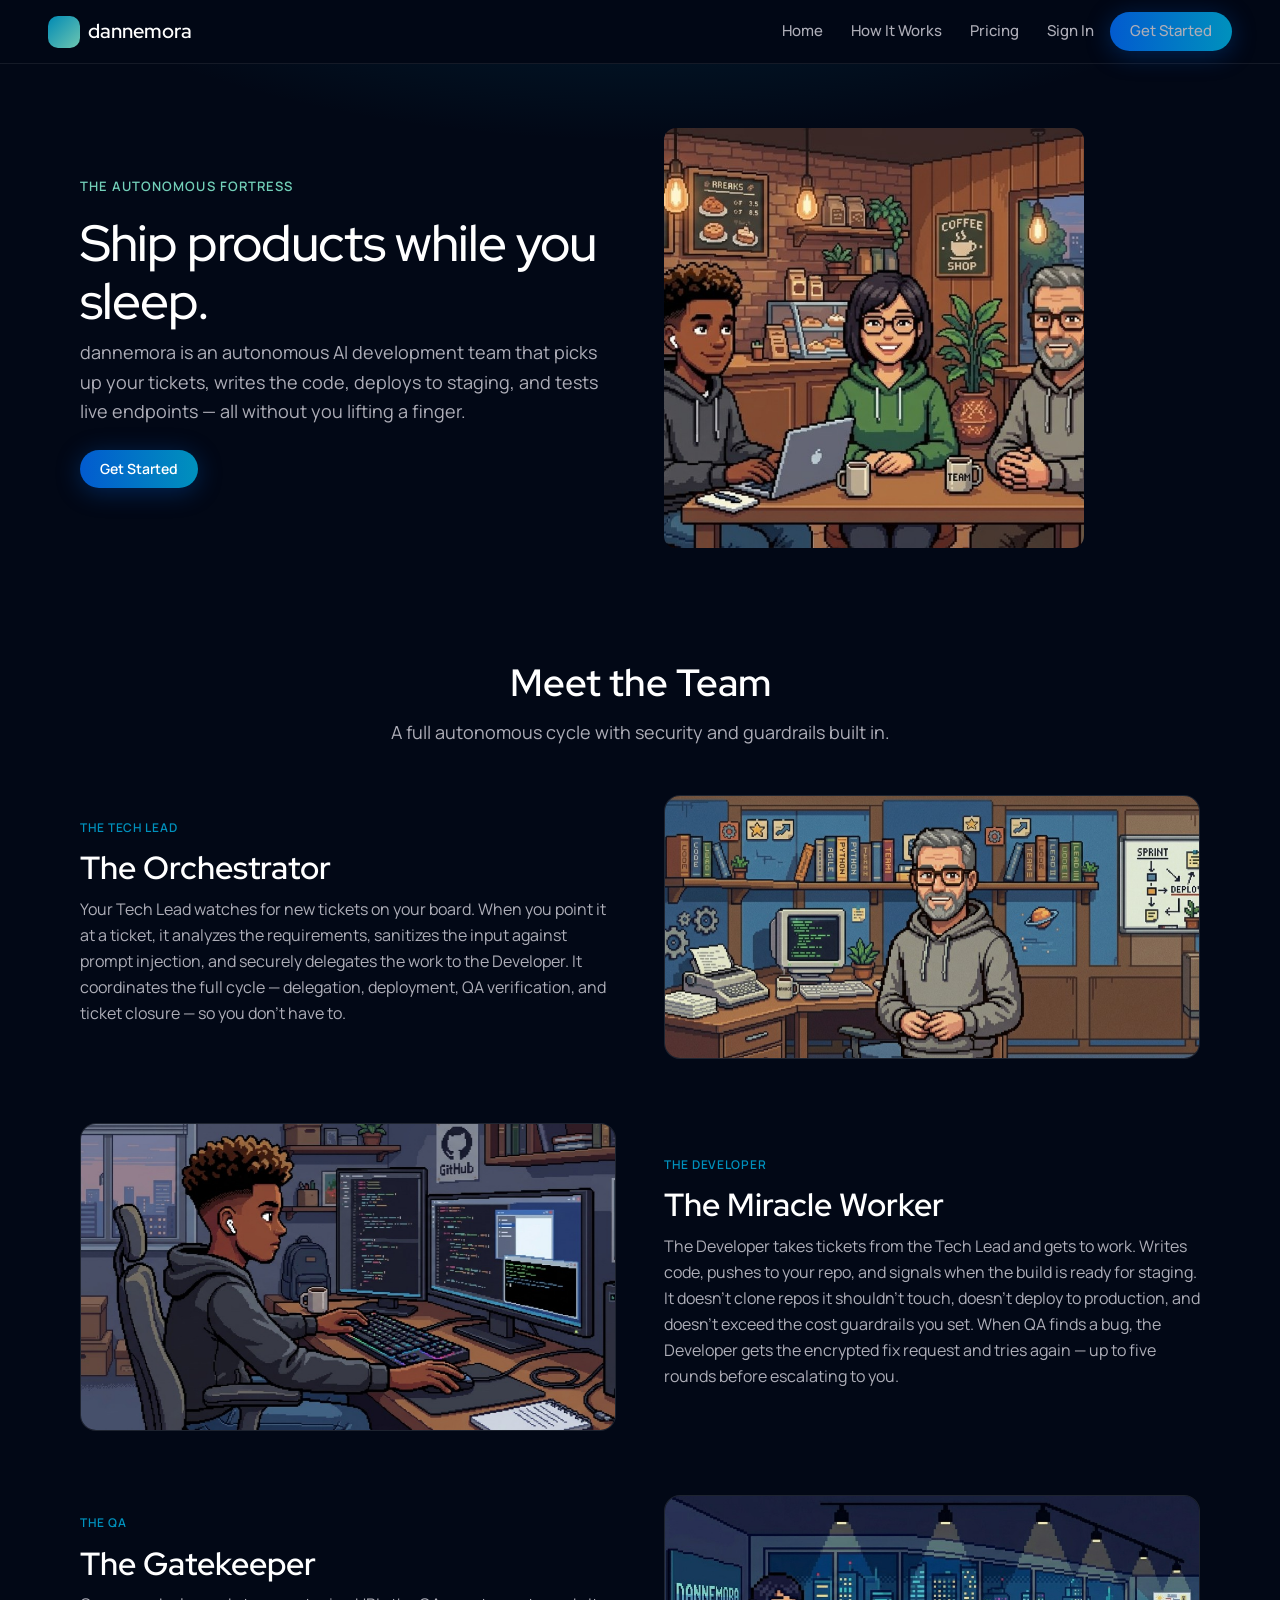
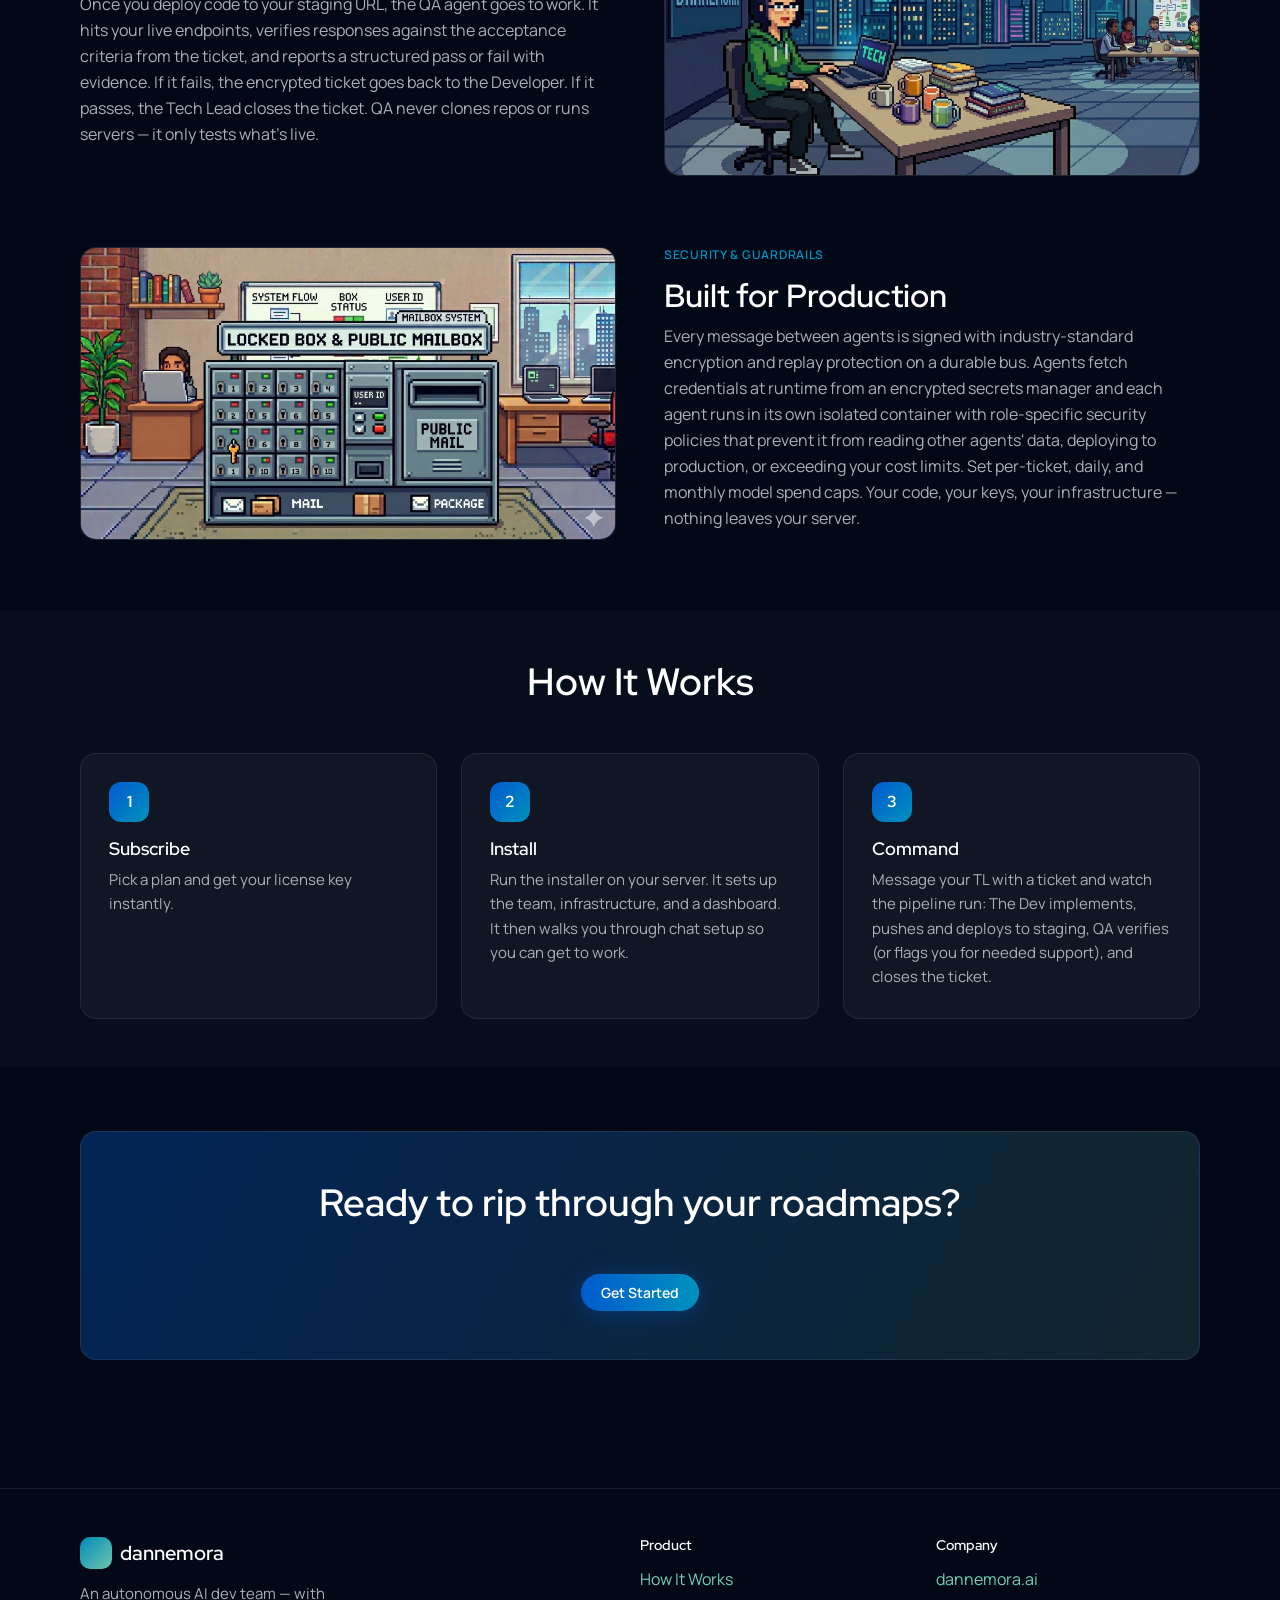
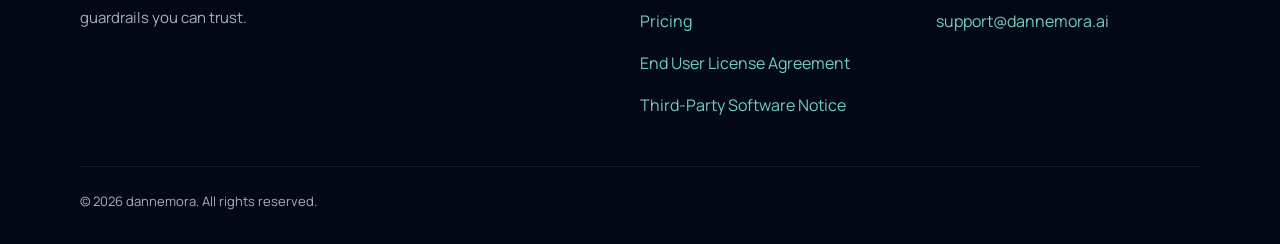
==== index.html @ af39119c "initial commit: dannemora.ai marketing site" ====
<!DOCTYPE html>
<html lang="en">
  <head>
    <meta charset="utf-8" />
    <meta name="viewport" content="width=device-width, initial-scale=1" />
    <title>dannemora — Ship features while you sleep</title>
    <meta
      name="description"
      content="dannemora is an autonomous AI development team that picks up your Linear tickets, writes code, deploys to staging, and tests live endpoints."
    />
    <link rel="preconnect" href="https://fonts.googleapis.com" />
    <link rel="preconnect" href="https://fonts.gstatic.com" crossorigin />
    <link
      href="https://fonts.googleapis.com/css2?family=Manrope:wght@400;500;600;700&family=Red+Hat+Display:wght@500;600;700&display=swap"
      rel="stylesheet"
    />
    <link rel="stylesheet" href="css/styles.css" />
  </head>
  <body>
    <header class="site-header">
      <div class="site-header__inner">
        <a class="logo" href="index.html">
          <span class="logo__mark" aria-hidden="true"></span>
          dannemora
        </a>
        <button type="button" class="nav-toggle" aria-label="Open menu">☰</button>
        <nav class="nav" id="site-nav">
          <a href="index.html">Home</a>
          <a href="index.html#how-it-works">How It Works</a>
          <a href="pricing.html">Pricing</a>
          <div class="nav__actions">
            <a href="account.html">Sign In</a>
            <a class="btn btn--primary get-started-cta" href="pricing.html">Get Started</a>
          </div>
        </nav>
      </div>
    </header>

    <main>
      <section class="hero">
        <div class="container hero__grid">
          <div>
            <p class="eyebrow">The Autonomous Fortress</p>
            <h1>Ship products while you sleep.</h1>
            <p class="body-large" style="font-size: 1.125rem; max-width: 36rem">
              dannemora is an autonomous AI development team that picks up your tickets, writes the code,
              deploys to staging, and tests live endpoints — all without you lifting a finger.
            </p>
            <p style="margin-top: 1.5rem">
              <a class="btn btn--primary get-started-cta" href="pricing.html">Get Started</a>
            </p>
          </div>
          <div class="hero__visual" aria-hidden="true">
            <div class="hero__visual-inner hero__visual-inner--image">
              <img src="assets/images/autonomous-agent-mesh.png" alt="Autonomous agent mesh — Tech Lead · Developer · QA" />
            </div>
          </div>
        </div>
      </section>

      <section class="section" id="agents">
        <div class="container">
          <div class="section__head">
            <h2>Meet the Team</h2>
            <p>A full autonomous cycle with security and guardrails built in.</p>
          </div>

          <div class="feature-row">
            <div class="feature-row__content">
              <span class="feature-badge">The Tech Lead</span>
              <h3>The Orchestrator</h3>
              <p>
                Your Tech Lead watches for new tickets on your board. When you point it at a ticket, it analyzes the
                requirements, sanitizes the input against prompt injection, and securely delegates the work to the
                Developer. It coordinates the full cycle — delegation, deployment, QA verification, and ticket closure
                — so you don't have to.
              </p>
            </div>
            <div class="feature-row__visual feature-row__visual--image">
              <img class="role-image-reveal from-right" src="assets/images/the-tech-lead.png" alt="The Tech Lead" />
            </div>
          </div>

          <div class="feature-row feature-row--reverse">
            <div class="feature-row__content">
              <span class="feature-badge">The Developer</span>
              <h3>The Miracle Worker</h3>
              <p>
                The Developer takes tickets from the Tech Lead and gets to work. Writes code, pushes to your repo, and
                signals when the build is ready for staging. It doesn't clone repos it shouldn't touch, doesn't deploy
                to production, and doesn't exceed the cost guardrails you set. When QA finds a bug, the Developer gets
                the encrypted fix request and tries again — up to five rounds before escalating to you.
              </p>
            </div>
            <div class="feature-row__visual feature-row__visual--image">
              <img class="role-image-reveal from-left" src="assets/images/the-developer.png" alt="The Developer" />
            </div>
          </div>

          <div class="feature-row">
            <div class="feature-row__content">
              <span class="feature-badge">The QA</span>
              <h3>The Gatekeeper</h3>
              <p>
                Once you deploy code to your staging URL, the QA agent goes to work. It hits your live endpoints,
                verifies responses against the acceptance criteria from the ticket, and reports a structured pass or
                fail with evidence. If it fails, the encrypted ticket goes back to the Developer. If it passes, the
                Tech Lead closes the ticket. QA never clones repos or runs servers — it only tests what's live.
              </p>
            </div>
            <div class="feature-row__visual feature-row__visual--image">
              <img class="role-image-reveal from-right" src="assets/images/the-qa.png" alt="The QA" />
            </div>
          </div>

          <div class="feature-row feature-row--reverse">
            <div class="feature-row__content">
              <span class="feature-badge">Security &amp; Guardrails</span>
              <h3>Built for Production</h3>
              <p>
                Every message between agents is signed with industry-standard encryption and replay protection on a
                durable bus. Agents fetch credentials at runtime from an encrypted secrets manager and each agent runs
                in its own isolated container with role-specific security policies that prevent it from reading other
                agents' data, deploying to production, or exceeding your cost limits. Set per-ticket, daily, and
                monthly model spend caps. Your code, your keys, your infrastructure — nothing leaves your server.
              </p>
            </div>
            <div class="feature-row__visual feature-row__visual--image">
              <img class="role-image-reveal from-left" src="assets/images/security-mailbox.png" alt="Locked box and public mailbox system" />
            </div>
          </div>
        </div>
      </section>

      <section class="section section--tight" id="how-it-works" style="background: rgba(255, 255, 255, 0.02)">
        <div class="container">
          <div class="section__head">
            <h2>How It Works</h2>
          </div>
          <div class="steps">
            <article class="step-card">
              <div class="step-card__num">1</div>
              <h3>Subscribe</h3>
              <p>Pick a plan and get your license key instantly.</p>
            </article>
            <article class="step-card">
              <div class="step-card__num">2</div>
              <h3>Install</h3>
              <p>
                Run the installer on your server. It sets up the team, infrastructure, and a dashboard. It then
                walks you through chat setup so you can get to work.
              </p>
            </article>
            <article class="step-card">
              <div class="step-card__num">3</div>
              <h3>Command</h3>
              <p>
                Message your TL with a ticket and watch the pipeline run: The Dev implements, pushes and deploys to
                staging, QA verifies (or flags you for needed support), and closes the ticket.
              </p>
            </article>
          </div>
        </div>
      </section>

      <section class="section">
        <div class="container">
          <div class="cta-banner">
            <h2>Ready to rip through your roadmaps?</h2>
            <a class="btn btn--primary get-started-cta" href="pricing.html" style="margin-top: 2.25rem;">Get Started</a>
          </div>
        </div>
      </section>
    </main>

    <footer class="site-footer">
      <div class="container site-footer__grid">
        <div>
          <div class="logo">
            <span class="logo__mark" aria-hidden="true"></span>
            dannemora
          </div>
          <p style="max-width: 280px; font-size: 0.9375rem">
            An autonomous AI dev team — with guardrails you can trust.
          </p>
        </div>
        <div>
          <h4 style="font-size: 0.875rem; margin-bottom: 0.75rem">Product</h4>
          <p><a href="index.html#how-it-works">How It Works</a></p>
          <p><a href="pricing.html">Pricing</a></p>
          <p><a href="assets/legal/eula.pdf" target="_blank" rel="noopener">End User License Agreement</a></p>
          <p><a href="assets/legal/notices.pdf" target="_blank" rel="noopener">Third-Party Software Notice</a></p>
        </div>
        <div>
          <h4 style="font-size: 0.875rem; margin-bottom: 0.75rem">Company</h4>
          <p><a href="https://dannemora.ai" rel="noopener">dannemora.ai</a></p>
          <p><a href="mailto:support@dannemora.ai">support@dannemora.ai</a></p>
        </div>
      </div>
      <div class="container footer-meta">© 2026 dannemora. All rights reserved.</div>
    </footer>

    <script src="js/main.js" defer></script>
  </body>
</html>
---- css/styles.css ----
/* dannemora — aligned with ClayAI / FREE-ClayAI Figma template tokens */
:root {
  --bg: #020816;
  --bg-elevated: #0a1224;
  --bg-card: rgba(255, 255, 255, 0.04);
  --border: rgba(255, 255, 255, 0.08);
  --text: #ffffff;
  --text-muted: #aeaeb8;
  --accent-lime: #73d0b9;
  --accent-blue: #025bcf;
  --accent-blue-light: #0091bd;
  --black: #0e100f;
  --radius: 16px;
  --radius-sm: 12px;
  --font-display: "Red Hat Display", system-ui, sans-serif;
  --font-body: "Manrope", system-ui, sans-serif;
  --max: 1120px;
  --header-h: 64px;
  --reveal-distance: 20px;
  --reveal-duration: 0.65s;
  --reveal-ease: cubic-bezier(0.22, 1, 0.36, 1);
  --reveal-stagger-start: 1s;
  --reveal-stagger-step: 0.2s;
  --hero-load-base: 0.05s;
  --hero-load-stagger-step: 0.12s;
  --cta-bounce-duration: 0.45s;
  --cta-bounce-ease: cubic-bezier(0.22, 1, 0.36, 1);
  --image-reveal-distance-x: 60px;
  --image-reveal-duration: 0.7s;
  --image-reveal-ease: cubic-bezier(0.16, 1, 0.3, 1);
  --pricing-card-glow-duration: 3.6s;
  --pricing-card-glow-delay: 0s;
  --pricing-card-glow-blur: 26px;
  --pricing-card-glow-color: 115, 208, 185;
  --pricing-price-glow-duration: 2.4s;
  --pricing-price-glow-delay: 1.2s;
  --pricing-price-glow-blur: 10px;
}

*,
*::before,
*::after {
  box-sizing: border-box;
}

html {
  scroll-behavior: smooth;
}

body {
  margin: 0;
  font-family: var(--font-body);
  font-size: 16px;
  line-height: 1.625;
  font-weight: 400;
  color: var(--text-muted);
  background: var(--bg);
  min-height: 100vh;
  overflow-x: hidden;
}

h1,
h2,
h3,
h4,
h5,
h6 {
  font-family: var(--font-display);
  color: var(--text);
  font-weight: 600;
  line-height: 1.2;
  margin: 0 0 0.5rem;
}

h1 {
  font-size: clamp(2.25rem, 4vw, 3.5rem);
  font-weight: 500;
  line-height: 1.14;
  letter-spacing: -0.02em;
}

h2 {
  font-size: clamp(1.75rem, 3vw, 2.5rem);
}

h3 {
  font-size: clamp(1.35rem, 2.5vw, 2rem);
}

h4 {
  font-size: 1.5rem;
}

p {
  margin: 0 0 1rem;
}

a {
  color: var(--accent-lime);
  text-decoration: none;
  transition: opacity 0.15s ease;
}

a:hover {
  opacity: 0.85;
}

img {
  max-width: 100%;
  height: auto;
  display: block;
}

.container {
  width: min(100% - 3rem, var(--max));
  margin-inline: auto;
}

/* Header */
.site-header {
  position: sticky;
  top: 0;
  z-index: 100;
  height: var(--header-h);
  background: rgba(2, 8, 22, 0.85);
  backdrop-filter: blur(12px);
  border-bottom: 1px solid var(--border);
}

.site-header__inner {
  display: flex;
  align-items: center;
  justify-content: space-between;
  height: 100%;
  max-width: min(100% - 2.5rem, calc(var(--max) + 80px));
  margin: 0 auto;
  padding: 0 0.5rem;
}

.logo {
  font-family: var(--font-display);
  font-weight: 600;
  font-size: 1.25rem;
  color: var(--text);
  display: flex;
  align-items: center;
  gap: 0.5rem;
}

.logo__mark {
  width: 32px;
  height: 32px;
  border-radius: 10px;
  background: linear-gradient(135deg, var(--accent-blue-light), var(--accent-lime));
  opacity: 0.95;
}

.nav {
  display: flex;
  align-items: center;
  gap: 1.75rem;
}

.nav a {
  color: var(--text-muted);
  font-size: 0.9375rem;
  font-weight: 500;
}

.nav a:hover {
  color: var(--text);
  opacity: 1;
}

.nav__actions {
  display: flex;
  align-items: center;
  gap: 1rem;
}

/* Buttons */
.btn {
  display: inline-flex;
  align-items: center;
  justify-content: center;
  gap: 0.5rem;
  padding: 0.625rem 1.25rem;
  font-family: var(--font-body);
  font-size: 0.875rem;
  font-weight: 600;
  line-height: 1.25;
  border: none;
  border-radius: 999px;
  cursor: pointer;
  transition: transform 0.15s ease, box-shadow 0.15s ease, opacity 0.15s ease;
  text-decoration: none;
  color: var(--text);
}

.btn:active {
  transform: scale(0.98);
}

.btn--primary {
  background: linear-gradient(90deg, var(--accent-blue), var(--accent-blue-light));
  box-shadow: 0 4px 24px rgba(2, 91, 207, 0.35);
}

.btn--primary:hover {
  opacity: 1;
  box-shadow: 0 6px 28px rgba(2, 91, 207, 0.45);
}

@keyframes cta-bounce-y {
  0% {
    transform: translateY(0);
  }
  35% {
    transform: translateY(-2px);
  }
  62% {
    transform: translateY(0.5px);
  }
  100% {
    transform: translateY(0);
  }
}

@keyframes pricing-card-glow-pulse {
  0%,
  100% {
    box-shadow: 0 0 0 1px rgba(var(--pricing-card-glow-color), 0.15),
      0 0 var(--pricing-card-glow-blur) rgba(var(--pricing-card-glow-color), 0.04);
  }
  50% {
    box-shadow: 0 0 0 1px rgba(var(--pricing-card-glow-color), 0.24),
      0 0 var(--pricing-card-glow-blur) rgba(var(--pricing-card-glow-color), 0.2);
  }
}

@keyframes pricing-price-glow-pulse {
  0%,
  100% {
    text-shadow: 0 0 0 rgba(255, 255, 255, 0);
  }
  50% {
    text-shadow: 0 0 var(--pricing-price-glow-blur) rgba(255, 255, 255, 0.72);
  }
}

@keyframes role-image-slide-reveal {
  from {
    opacity: 0;
    transform: translateX(var(--image-offset-x, 0));
  }
  to {
    opacity: 1;
    transform: translateX(0);
  }
}

.get-started-cta:hover {
  animation: cta-bounce-y var(--cta-bounce-duration) var(--cta-bounce-ease);
}

.btn--lime {
  background: linear-gradient(90deg, #5ec4aa, var(--accent-lime));
  color: var(--black);
}

.btn--ghost {
  background: transparent;
  border: 1px solid var(--border);
  color: var(--text);
}

.btn--ghost:hover {
  border-color: rgba(255, 255, 255, 0.2);
  opacity: 1;
}

.btn--block {
  width: 100%;
}

/* Hero */
.hero {
  padding: 4rem 0 3rem;
  position: relative;
  overflow: hidden;
}

.hero::before {
  content: "";
  position: absolute;
  inset: -40% -20% auto;
  height: 70%;
  background: radial-gradient(ellipse at 50% 0%, rgba(0, 145, 189, 0.25), transparent 55%);
  pointer-events: none;
}

.hero__grid {
  display: grid;
  grid-template-columns: 1fr 1fr;
  gap: 3rem;
  align-items: center;
  position: relative;
}

@media (max-width: 900px) {
  .hero__grid {
    grid-template-columns: 1fr;
  }
}

.eyebrow {
  display: inline-block;
  font-size: 0.8125rem;
  font-weight: 600;
  letter-spacing: 0.08em;
  text-transform: uppercase;
  color: var(--accent-lime);
  margin-bottom: 1rem;
}

.hero__visual {
  border-radius: var(--radius);
  background: transparent;
  border: none;
  aspect-ratio: 1 / 1;
  max-height: 420px;
  display: flex;
  align-items: center;
  justify-content: center;
  padding: 0;
}

.hero__visual-inner {
  width: 100%;
  height: 100%;
  border-radius: var(--radius-sm);
  background: transparent;
  border: none;
  display: flex;
  flex-direction: column;
  align-items: center;
  justify-content: center;
  gap: 1rem;
  font-size: 3rem;
}

.hero__visual-inner--image {
  padding: 0;
  overflow: hidden;
}

.hero__visual-inner--image img {
  width: 100%;
  height: 100%;
  object-fit: cover;
}

/* Homepage reveal animations */
body.animate-home .hero [data-hero-item] {
  opacity: 0;
  transform: translateY(var(--reveal-distance));
  transition: opacity var(--reveal-duration) var(--reveal-ease),
    transform var(--reveal-duration) var(--reveal-ease);
}

body.animate-home.is-loaded .hero [data-hero-item] {
  opacity: 1;
  transform: translateY(0);
  transition-delay: calc(var(--hero-load-base) + (var(--hero-load-index, 0) * var(--hero-load-stagger-step)));
}

body.animate-home [data-reveal] {
  opacity: 0;
  transform: translateY(var(--reveal-distance));
  transition: opacity var(--reveal-duration) var(--reveal-ease),
    transform var(--reveal-duration) var(--reveal-ease);
}

body.animate-home [data-reveal].is-visible {
  opacity: 1;
  transform: translateY(0);
}

body.animate-home [data-reveal] [data-stagger-item] {
  opacity: 0;
  transform: translateY(var(--reveal-distance));
  transition: opacity var(--reveal-duration) var(--reveal-ease),
    transform var(--reveal-duration) var(--reveal-ease);
}

body.animate-home [data-reveal].is-visible [data-stagger-item] {
  opacity: 1;
  transform: translateY(0);
  transition-delay: calc(var(--reveal-stagger-start) + (var(--stagger-index, 0) * var(--reveal-stagger-step)));
}

body.animate-home .role-image-reveal {
  opacity: 0;
  transform: translateX(var(--image-offset-x, 0));
  --image-reveal-delay: 0s;
  will-change: transform, opacity;
}

body.animate-home .role-image-reveal.from-right {
  --image-offset-x: var(--image-reveal-distance-x);
}

body.animate-home .role-image-reveal.from-left {
  --image-offset-x: calc(var(--image-reveal-distance-x) * -1);
}

body.animate-home .role-image-reveal.is-visible {
  animation: role-image-slide-reveal var(--image-reveal-duration) var(--image-reveal-ease)
    var(--image-reveal-delay) forwards;
}

/* Sections */
.section {
  padding: 4rem 0;
}

.section--tight {
  padding: 3rem 0;
}

.section__head {
  text-align: center;
  max-width: 640px;
  margin: 0 auto 3rem;
}

.section__head h2 {
  margin-bottom: 0.75rem;
}

.section__head p {
  margin: 0;
  font-size: 1.125rem;
}

/* Feature rows */
.feature-row {
  display: grid;
  grid-template-columns: 1fr 1fr;
  gap: 3rem;
  align-items: center;
  margin-bottom: 4rem;
}

.feature-row:last-child {
  margin-bottom: 0;
}

.feature-row--reverse .feature-row__content {
  order: 2;
}

.feature-row--reverse .feature-row__visual {
  order: 1;
}

@media (max-width: 800px) {
  .feature-row,
  .feature-row--reverse .feature-row__content,
  .feature-row--reverse .feature-row__visual {
    grid-template-columns: 1fr;
    order: unset;
  }
}

.feature-badge {
  display: inline-block;
  font-size: 0.75rem;
  font-weight: 600;
  text-transform: uppercase;
  letter-spacing: 0.06em;
  color: var(--accent-blue-light);
  margin-bottom: 0.75rem;
}

.feature-row__visual {
  border-radius: var(--radius);
  background: var(--bg-card);
  border: 1px solid var(--border);
  min-height: 220px;
  display: flex;
  align-items: center;
  justify-content: center;
  font-size: 4rem;
  padding: 2rem;
}

.feature-row__visual--image {
  padding: 0;
  overflow: hidden;
}

.feature-row__visual--image img {
  width: 100%;
  height: 100%;
  object-fit: cover;
}

/* Steps */
.steps {
  display: grid;
  grid-template-columns: repeat(3, 1fr);
  gap: 1.5rem;
}

@media (max-width: 768px) {
  .steps {
    grid-template-columns: 1fr;
  }
}

.step-card {
  padding: 1.75rem;
  border-radius: var(--radius);
  background: var(--bg-card);
  border: 1px solid var(--border);
}

.step-card__num {
  width: 40px;
  height: 40px;
  border-radius: 12px;
  background: linear-gradient(135deg, var(--accent-blue), var(--accent-blue-light));
  display: flex;
  align-items: center;
  justify-content: center;
  font-family: var(--font-display);
  font-weight: 700;
  color: var(--text);
  margin-bottom: 1rem;
}

.step-card h3 {
  font-size: 1.125rem;
  margin-bottom: 0.5rem;
}

.step-card p {
  margin: 0;
  font-size: 0.9375rem;
}

/* Credibility */
.cred-grid {
  display: grid;
  grid-template-columns: repeat(auto-fit, minmax(200px, 1fr));
  gap: 1.25rem;
}

.cred-item {
  padding: 1.25rem 1.5rem;
  border-radius: var(--radius-sm);
  border: 1px solid var(--border);
  background: rgba(255, 255, 255, 0.02);
}

.cred-item strong {
  display: block;
  color: var(--text);
  font-family: var(--font-display);
  font-size: 1.25rem;
  margin-bottom: 0.25rem;
}

/* Pricing cards */
.pricing-grid {
  display: grid;
  grid-template-columns: repeat(2, 1fr);
  gap: 1.5rem;
  max-width: 880px;
  margin: 0 auto;
}

@media (max-width: 640px) {
  .pricing-grid {
    grid-template-columns: 1fr;
  }
}

.price-card {
  padding: 2rem;
  border-radius: var(--radius);
  border: 1px solid var(--border);
  background: linear-gradient(180deg, rgba(255, 255, 255, 0.06), rgba(255, 255, 255, 0.02));
  display: flex;
  flex-direction: column;
}

.price-card--highlight {
  border-color: rgba(115, 208, 185, 0.4);
  box-shadow: 0 0 0 1px rgba(115, 208, 185, 0.15);
  animation: pricing-card-glow-pulse var(--pricing-card-glow-duration) ease-in-out
    var(--pricing-card-glow-delay) infinite;
}

.price-card__tier {
  font-size: 0.875rem;
  font-weight: 600;
  color: var(--accent-lime);
  text-transform: uppercase;
  letter-spacing: 0.05em;
  margin-bottom: 0.5rem;
}

.price-card__price {
  font-family: var(--font-display);
  font-size: 2.25rem;
  font-weight: 600;
  color: var(--text);
  margin-bottom: 0.25rem;
}

.price-card__primary-amount--glow {
  animation: pricing-price-glow-pulse var(--pricing-price-glow-duration) ease-in-out
    var(--pricing-price-glow-delay) infinite;
}

.price-card__billing {
  display: inline-block;
  margin-left: 0.5rem;
  font-family: var(--font-body);
  font-size: 0.875rem;
  font-weight: 500;
  color: var(--text-muted);
}

.price-card__note {
  font-size: 0.875rem;
  margin-bottom: 1.5rem;
  color: var(--text-muted);
}

.price-card ul {
  list-style: none;
  margin: 0 0 1.5rem;
  padding: 0;
  flex: 1;
}

.price-card li {
  position: relative;
  padding-left: 1.5rem;
  margin-bottom: 0.75rem;
  font-size: 0.9375rem;
}

.price-card li::before {
  content: "✓";
  position: absolute;
  left: 0;
  color: var(--accent-lime);
  font-weight: 700;
}

/* Pricing toggle card */
.pricing-single {
  max-width: 560px;
  margin: 0 auto;
}

.billing-toggle {
  display: inline-flex;
  align-items: center;
  gap: 0.35rem;
  padding: 0.35rem;
  border-radius: 999px;
  background: rgba(255, 255, 255, 0.04);
  border: 1px solid var(--border);
  margin-bottom: 1rem;
}

.billing-toggle button {
  border: none;
  background: transparent;
  color: var(--text-muted);
  font-family: var(--font-body);
  font-size: 0.8125rem;
  font-weight: 600;
  padding: 0.45rem 0.9rem;
  border-radius: 999px;
  cursor: pointer;
}

.billing-toggle button.is-active {
  background: rgba(255, 255, 255, 0.12);
  color: var(--text);
}

.price-card__savings {
  display: inline-flex;
  align-items: center;
  align-self: flex-start;
  padding: 0.4rem 0.75rem;
  margin-bottom: 0.85rem;
  border-radius: 999px;
  font-size: 0.8125rem;
  font-weight: 700;
  color: #103a31;
  background: linear-gradient(90deg, #84dec8, #73d0b9);
}

/* CTA banner */
.cta-banner {
  padding: 3rem 2rem;
  border-radius: var(--radius);
  background: linear-gradient(120deg, rgba(2, 91, 207, 0.35), rgba(115, 208, 185, 0.15));
  border: 1px solid var(--border);
  text-align: center;
}

.cta-banner h2 {
  margin-bottom: 0.75rem;
}

.cta-banner p {
  margin-bottom: 1.5rem;
  max-width: 520px;
  margin-left: auto;
  margin-right: auto;
}

/* FAQ */
.faq {
  max-width: 720px;
  margin: 0 auto;
}

.faq-item {
  border-bottom: 1px solid var(--border);
  padding: 1.25rem 0;
}

.faq-item summary {
  cursor: pointer;
  font-family: var(--font-display);
  font-weight: 600;
  color: var(--text);
  list-style: none;
}

.faq-item summary::-webkit-details-marker {
  display: none;
}

.faq-item p {
  margin: 1rem 0 0;
  font-size: 0.9375rem;
}

/* Footer */
.site-footer {
  border-top: 1px solid var(--border);
  padding: 3rem 0 2rem;
  margin-top: 4rem;
}

.site-footer__grid {
  display: grid;
  grid-template-columns: 2fr 1fr 1fr;
  gap: 2rem;
}

@media (max-width: 700px) {
  .site-footer__grid {
    grid-template-columns: 1fr;
  }
}

.site-footer .logo {
  margin-bottom: 0.75rem;
}

.footer-meta {
  font-size: 0.8125rem;
  margin-top: 2rem;
  padding-top: 1.5rem;
  border-top: 1px solid var(--border);
  color: var(--text-muted);
}

/* Forms */
.field {
  margin-bottom: 1rem;
}

.field label {
  display: block;
  font-size: 0.875rem;
  font-weight: 500;
  color: var(--text);
  margin-bottom: 0.375rem;
}

.input {
  width: 100%;
  padding: 0.75rem 1rem;
  border-radius: var(--radius-sm);
  border: 1px solid var(--border);
  background: var(--bg-elevated);
  color: var(--text);
  font-family: var(--font-body);
  font-size: 1rem;
}

.input:focus {
  outline: none;
  border-color: var(--accent-blue-light);
  box-shadow: 0 0 0 3px rgba(0, 145, 189, 0.2);
}

/* License key */
.license-box {
  display: flex;
  flex-wrap: wrap;
  align-items: center;
  gap: 1rem;
  padding: 1.25rem 1.5rem;
  border-radius: var(--radius-sm);
  background: var(--bg-elevated);
  border: 1px solid var(--border);
  font-family: ui-monospace, monospace;
  font-size: 1.125rem;
  color: var(--accent-lime);
}

.checklist {
  list-style: none;
  padding: 0;
  margin: 0;
}

.checklist li {
  padding: 0.5rem 0;
  padding-left: 1.75rem;
  position: relative;
}

.checklist li::before {
  content: "☐";
  position: absolute;
  left: 0;
  color: var(--text-muted);
}

/* Docs */
.docs-search {
  margin-bottom: 2rem;
}

.docs-search input {
  width: 100%;
  max-width: 480px;
}

.docs-section {
  margin-bottom: 2.5rem;
}

.docs-section h2 {
  font-size: 1.25rem;
  margin-bottom: 1rem;
  padding-bottom: 0.5rem;
  border-bottom: 1px solid var(--border);
}

.doc-link-list {
  list-style: none;
  padding: 0;
  margin: 0;
}

.doc-link-list li {
  margin-bottom: 0.75rem;
}

.doc-link-list a {
  color: var(--text-muted);
  font-weight: 500;
}

.doc-link-list a:hover {
  color: var(--accent-lime);
}

/* Account */
.account-layout {
  display: grid;
  grid-template-columns: 1fr 1fr;
  gap: 2rem;
  align-items: start;
}

@media (max-width: 900px) {
  .account-layout {
    grid-template-columns: 1fr;
  }
}

.card {
  padding: 2rem;
  border-radius: var(--radius);
  border: 1px solid var(--border);
  background: var(--bg-card);
}

.table-wrap {
  overflow-x: auto;
}

table {
  width: 100%;
  border-collapse: collapse;
  font-size: 0.875rem;
}

th,
td {
  text-align: left;
  padding: 0.75rem 1rem;
  border-bottom: 1px solid var(--border);
}

th {
  color: var(--text-muted);
  font-weight: 500;
}

td {
  color: var(--text);
}

.status-pill {
  display: inline-block;
  padding: 0.25rem 0.75rem;
  border-radius: 999px;
  font-size: 0.75rem;
  font-weight: 600;
  text-transform: uppercase;
  background: rgba(115, 208, 185, 0.2);
  color: var(--accent-lime);
}

/* Modal */
.modal-overlay {
  position: fixed;
  inset: 0;
  background: rgba(2, 8, 22, 0.75);
  display: none;
  align-items: center;
  justify-content: center;
  z-index: 200;
  padding: 1rem;
}

.modal-overlay.is-open {
  display: flex;
}

.modal {
  max-width: 480px;
  width: 100%;
  padding: 2rem;
  border-radius: var(--radius);
  background: var(--bg-elevated);
  border: 1px solid var(--border);
}

.modal h3 {
  margin-bottom: 1rem;
}

.modal__actions {
  display: flex;
  gap: 0.75rem;
  justify-content: flex-end;
  margin-top: 1.5rem;
}

/* Utilities */
.text-center {
  text-align: center;
}

.mt-0 {
  margin-top: 0;
}

.mb-0 {
  margin-bottom: 0;
}

.hidden {
  display: none !important;
}

.text-muted {
  color: var(--text-muted);
}

.nav-toggle {
  display: none;
  background: none;
  border: none;
  color: var(--text);
  font-size: 1.5rem;
  cursor: pointer;
}

@media (max-width: 900px) {
  .nav-toggle {
    display: block;
  }

  .nav {
    position: fixed;
    inset: var(--header-h) 0 auto 0;
    background: var(--bg);
    flex-direction: column;
    padding: 1.5rem;
    border-bottom: 1px solid var(--border);
    display: none;
  }

  .nav.is-open {
    display: flex;
  }

  .nav__actions {
    flex-direction: column;
    width: 100%;
  }

  .nav__actions .btn {
    width: 100%;
  }
}
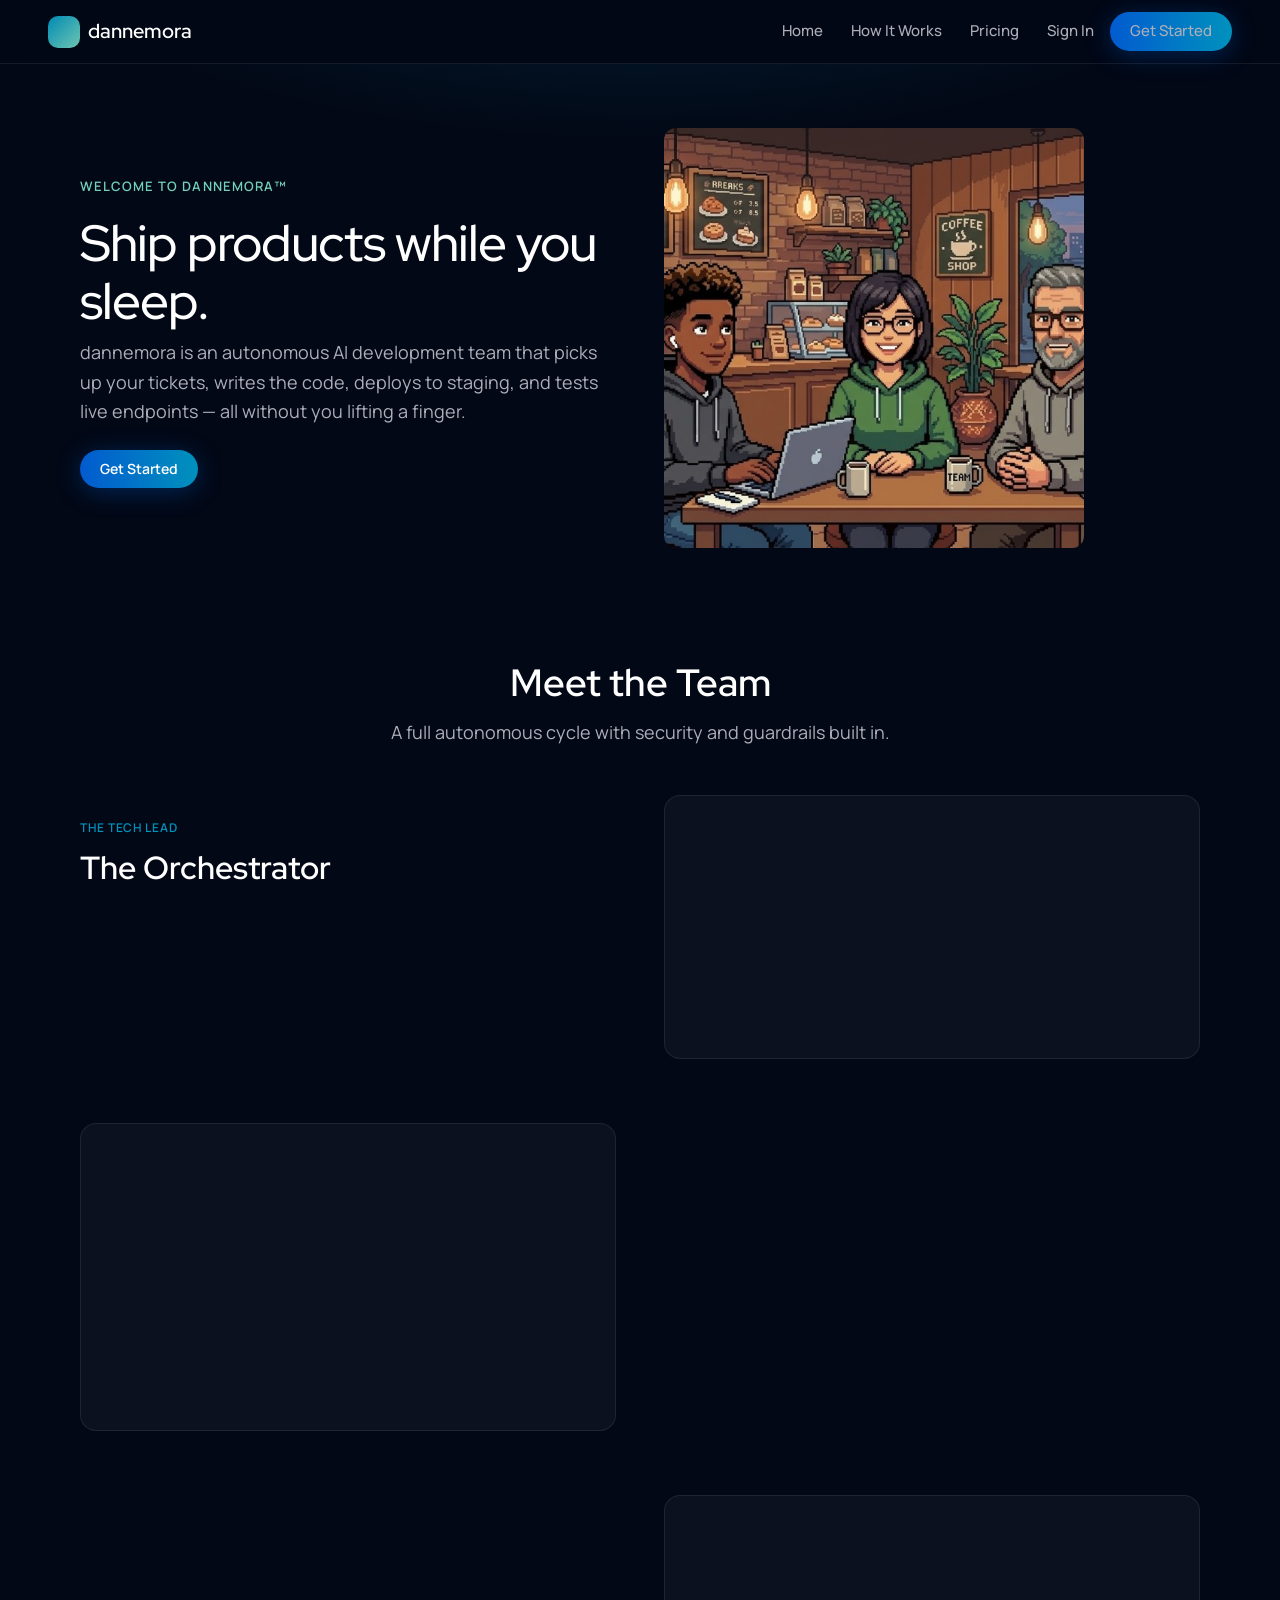
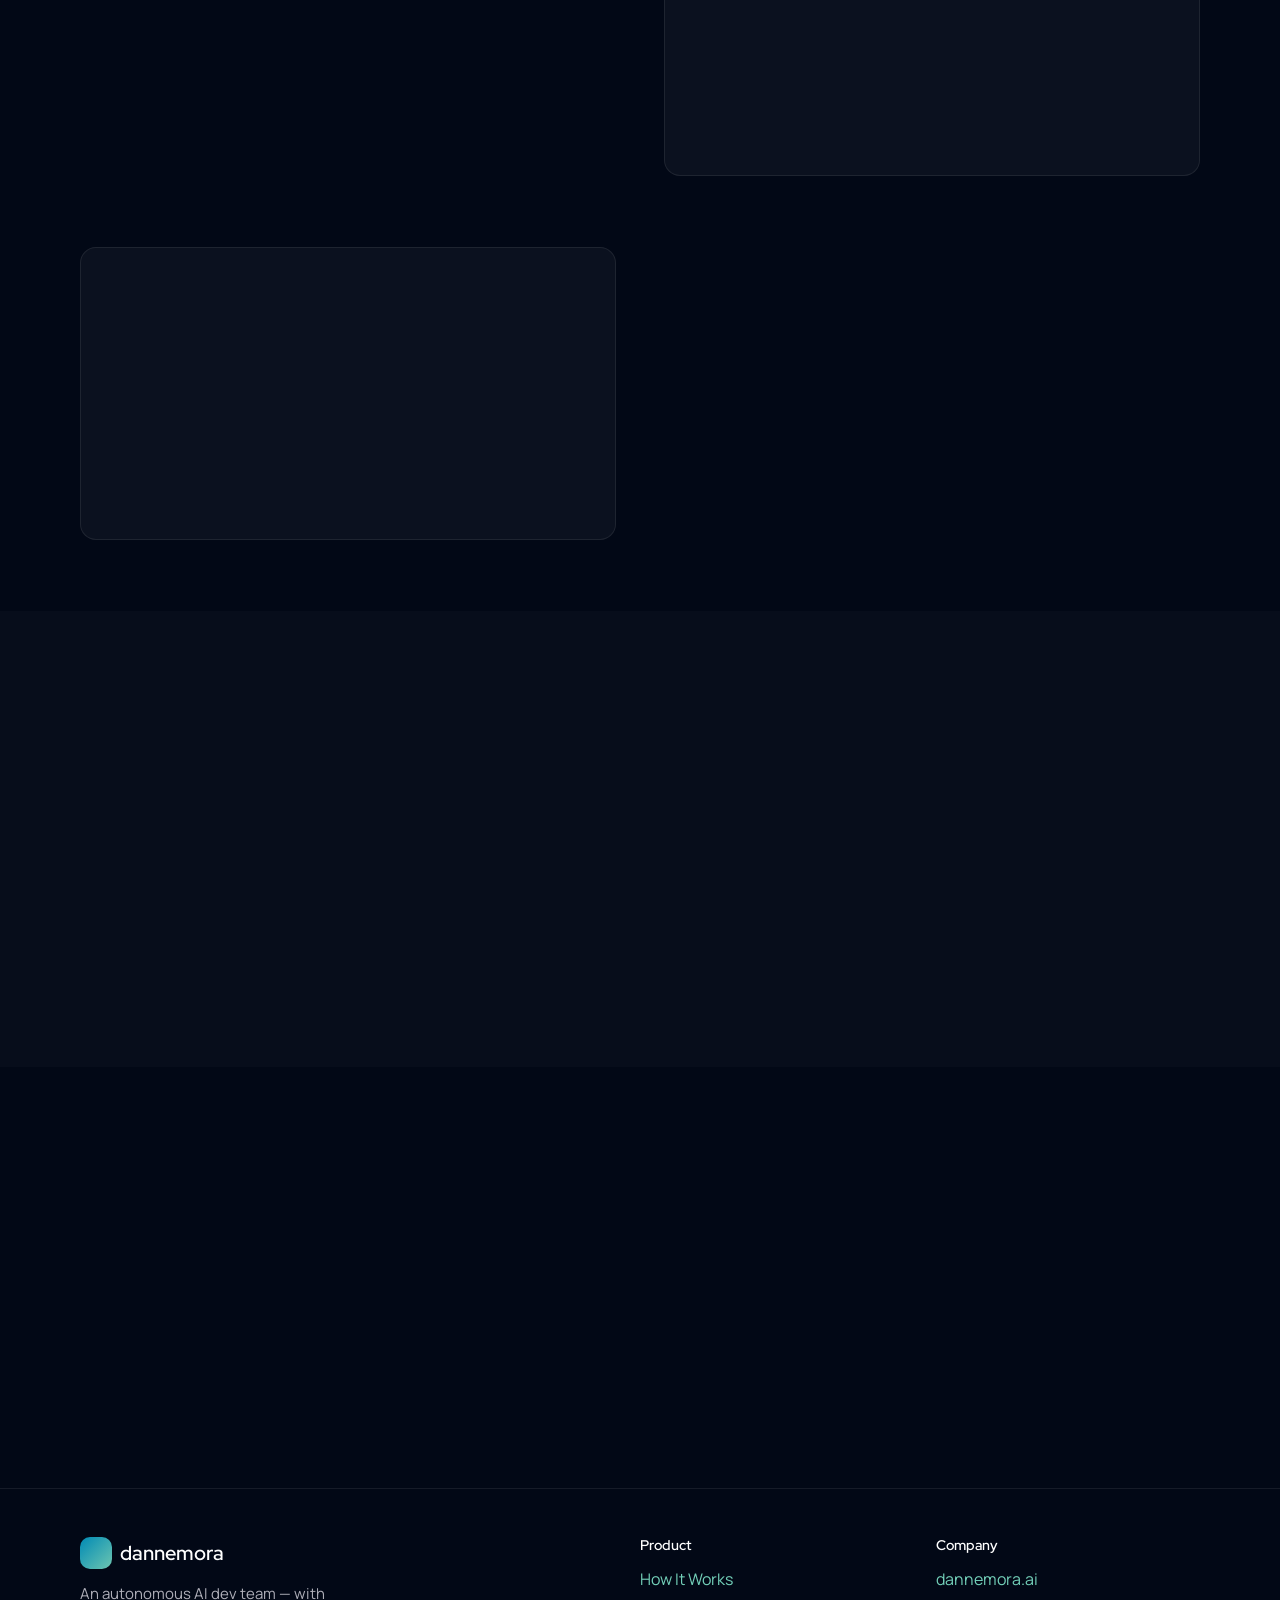
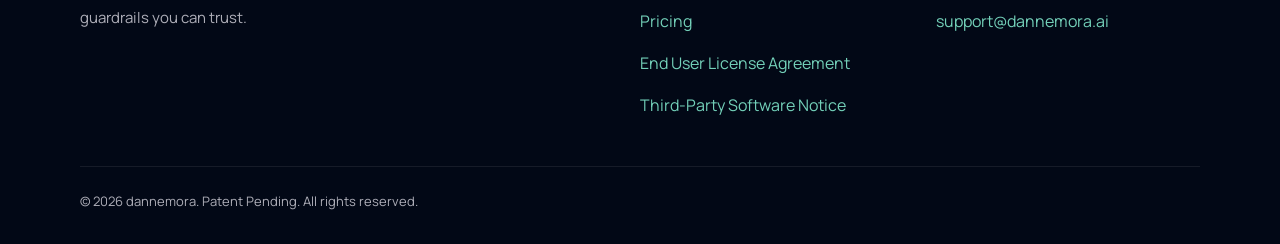
==== commit dab6d1ff: "footer: add 'Patent Pending.' between dannemora and All rights reserved on every page" ====
--- a/index.html
+++ b/index.html
@@ -40,7 +40,7 @@
       <section class="hero">
         <div class="container hero__grid">
           <div>
-            <p class="eyebrow">The Autonomous Fortress</p>
+            <p class="eyebrow">welcome to dannemora™</p>
             <h1>Ship products while you sleep.</h1>
             <p class="body-large" style="font-size: 1.125rem; max-width: 36rem">
               dannemora is an autonomous AI development team that picks up your tickets, writes the code,
@@ -77,7 +77,7 @@
               </p>
             </div>
             <div class="feature-row__visual feature-row__visual--image">
-              <img class="role-image-reveal from-right" src="assets/images/the-tech-lead.png" alt="The Tech Lead" />
+              <img class="role-image-reveal" src="assets/images/the-tech-lead.png" alt="The Tech Lead" />
             </div>
           </div>
 
@@ -93,7 +93,7 @@
               </p>
             </div>
             <div class="feature-row__visual feature-row__visual--image">
-              <img class="role-image-reveal from-left" src="assets/images/the-developer.png" alt="The Developer" />
+              <img class="role-image-reveal" src="assets/images/the-developer.png" alt="The Developer" />
             </div>
           </div>
 
@@ -109,7 +109,7 @@
               </p>
             </div>
             <div class="feature-row__visual feature-row__visual--image">
-              <img class="role-image-reveal from-right" src="assets/images/the-qa.png" alt="The QA" />
+              <img class="role-image-reveal" src="assets/images/the-qa.png" alt="The QA" />
             </div>
           </div>
 
@@ -126,7 +126,7 @@
               </p>
             </div>
             <div class="feature-row__visual feature-row__visual--image">
-              <img class="role-image-reveal from-left" src="assets/images/security-mailbox.png" alt="Locked box and public mailbox system" />
+              <img class="role-image-reveal" src="assets/images/security-mailbox.png" alt="Locked box and public mailbox system" />
             </div>
           </div>
         </div>
@@ -197,7 +197,7 @@
           <p><a href="mailto:support@dannemora.ai">support@dannemora.ai</a></p>
         </div>
       </div>
-      <div class="container footer-meta">© 2026 dannemora. All rights reserved.</div>
+      <div class="container footer-meta">© 2026 dannemora. Patent Pending. All rights reserved.</div>
     </footer>
 
     <script src="js/main.js" defer></script>
--- a/css/styles.css
+++ b/css/styles.css
@@ -17,17 +17,12 @@
   --max: 1120px;
   --header-h: 64px;
   --reveal-distance: 20px;
-  --reveal-duration: 0.65s;
-  --reveal-ease: cubic-bezier(0.22, 1, 0.36, 1);
-  --reveal-stagger-start: 1s;
-  --reveal-stagger-step: 0.2s;
-  --hero-load-base: 0.05s;
-  --hero-load-stagger-step: 0.12s;
+  --reveal-duration: 0.3s;
+  --reveal-ease: ease-out;
+  --reveal-stagger: 0.1s;
+  --hero-load-duration: 0.4s;
   --cta-bounce-duration: 0.45s;
   --cta-bounce-ease: cubic-bezier(0.22, 1, 0.36, 1);
-  --image-reveal-distance-x: 60px;
-  --image-reveal-duration: 0.7s;
-  --image-reveal-ease: cubic-bezier(0.16, 1, 0.3, 1);
   --pricing-card-glow-duration: 3.6s;
   --pricing-card-glow-delay: 0s;
   --pricing-card-glow-blur: 26px;
@@ -248,17 +243,6 @@
   }
 }
 
-@keyframes role-image-slide-reveal {
-  from {
-    opacity: 0;
-    transform: translateX(var(--image-offset-x, 0));
-  }
-  to {
-    opacity: 1;
-    transform: translateX(0);
-  }
-}
-
 .get-started-cta:hover {
   animation: cta-bounce-y var(--cta-bounce-duration) var(--cta-bounce-ease);
 }
@@ -361,62 +345,27 @@
 }
 
 /* Homepage reveal animations */
-body.animate-home .hero [data-hero-item] {
+body.animate-home .hero .hero__grid > * {
+  opacity: 0;
+  transition: opacity var(--hero-load-duration) var(--reveal-ease);
+}
+
+body.animate-home.is-loaded .hero .hero__grid > * {
+  opacity: 1;
+}
+
+body.animate-home .reveal-item {
   opacity: 0;
   transform: translateY(var(--reveal-distance));
   transition: opacity var(--reveal-duration) var(--reveal-ease),
     transform var(--reveal-duration) var(--reveal-ease);
-}
-
-body.animate-home.is-loaded .hero [data-hero-item] {
+  transition-delay: var(--reveal-delay, 0s);
+  will-change: opacity, transform;
+}
+
+body.animate-home .reveal-item.is-visible {
   opacity: 1;
   transform: translateY(0);
-  transition-delay: calc(var(--hero-load-base) + (var(--hero-load-index, 0) * var(--hero-load-stagger-step)));
-}
-
-body.animate-home [data-reveal] {
-  opacity: 0;
-  transform: translateY(var(--reveal-distance));
-  transition: opacity var(--reveal-duration) var(--reveal-ease),
-    transform var(--reveal-duration) var(--reveal-ease);
-}
-
-body.animate-home [data-reveal].is-visible {
-  opacity: 1;
-  transform: translateY(0);
-}
-
-body.animate-home [data-reveal] [data-stagger-item] {
-  opacity: 0;
-  transform: translateY(var(--reveal-distance));
-  transition: opacity var(--reveal-duration) var(--reveal-ease),
-    transform var(--reveal-duration) var(--reveal-ease);
-}
-
-body.animate-home [data-reveal].is-visible [data-stagger-item] {
-  opacity: 1;
-  transform: translateY(0);
-  transition-delay: calc(var(--reveal-stagger-start) + (var(--stagger-index, 0) * var(--reveal-stagger-step)));
-}
-
-body.animate-home .role-image-reveal {
-  opacity: 0;
-  transform: translateX(var(--image-offset-x, 0));
-  --image-reveal-delay: 0s;
-  will-change: transform, opacity;
-}
-
-body.animate-home .role-image-reveal.from-right {
-  --image-offset-x: var(--image-reveal-distance-x);
-}
-
-body.animate-home .role-image-reveal.from-left {
-  --image-offset-x: calc(var(--image-reveal-distance-x) * -1);
-}
-
-body.animate-home .role-image-reveal.is-visible {
-  animation: role-image-slide-reveal var(--image-reveal-duration) var(--image-reveal-ease)
-    var(--image-reveal-delay) forwards;
 }
 
 /* Sections */
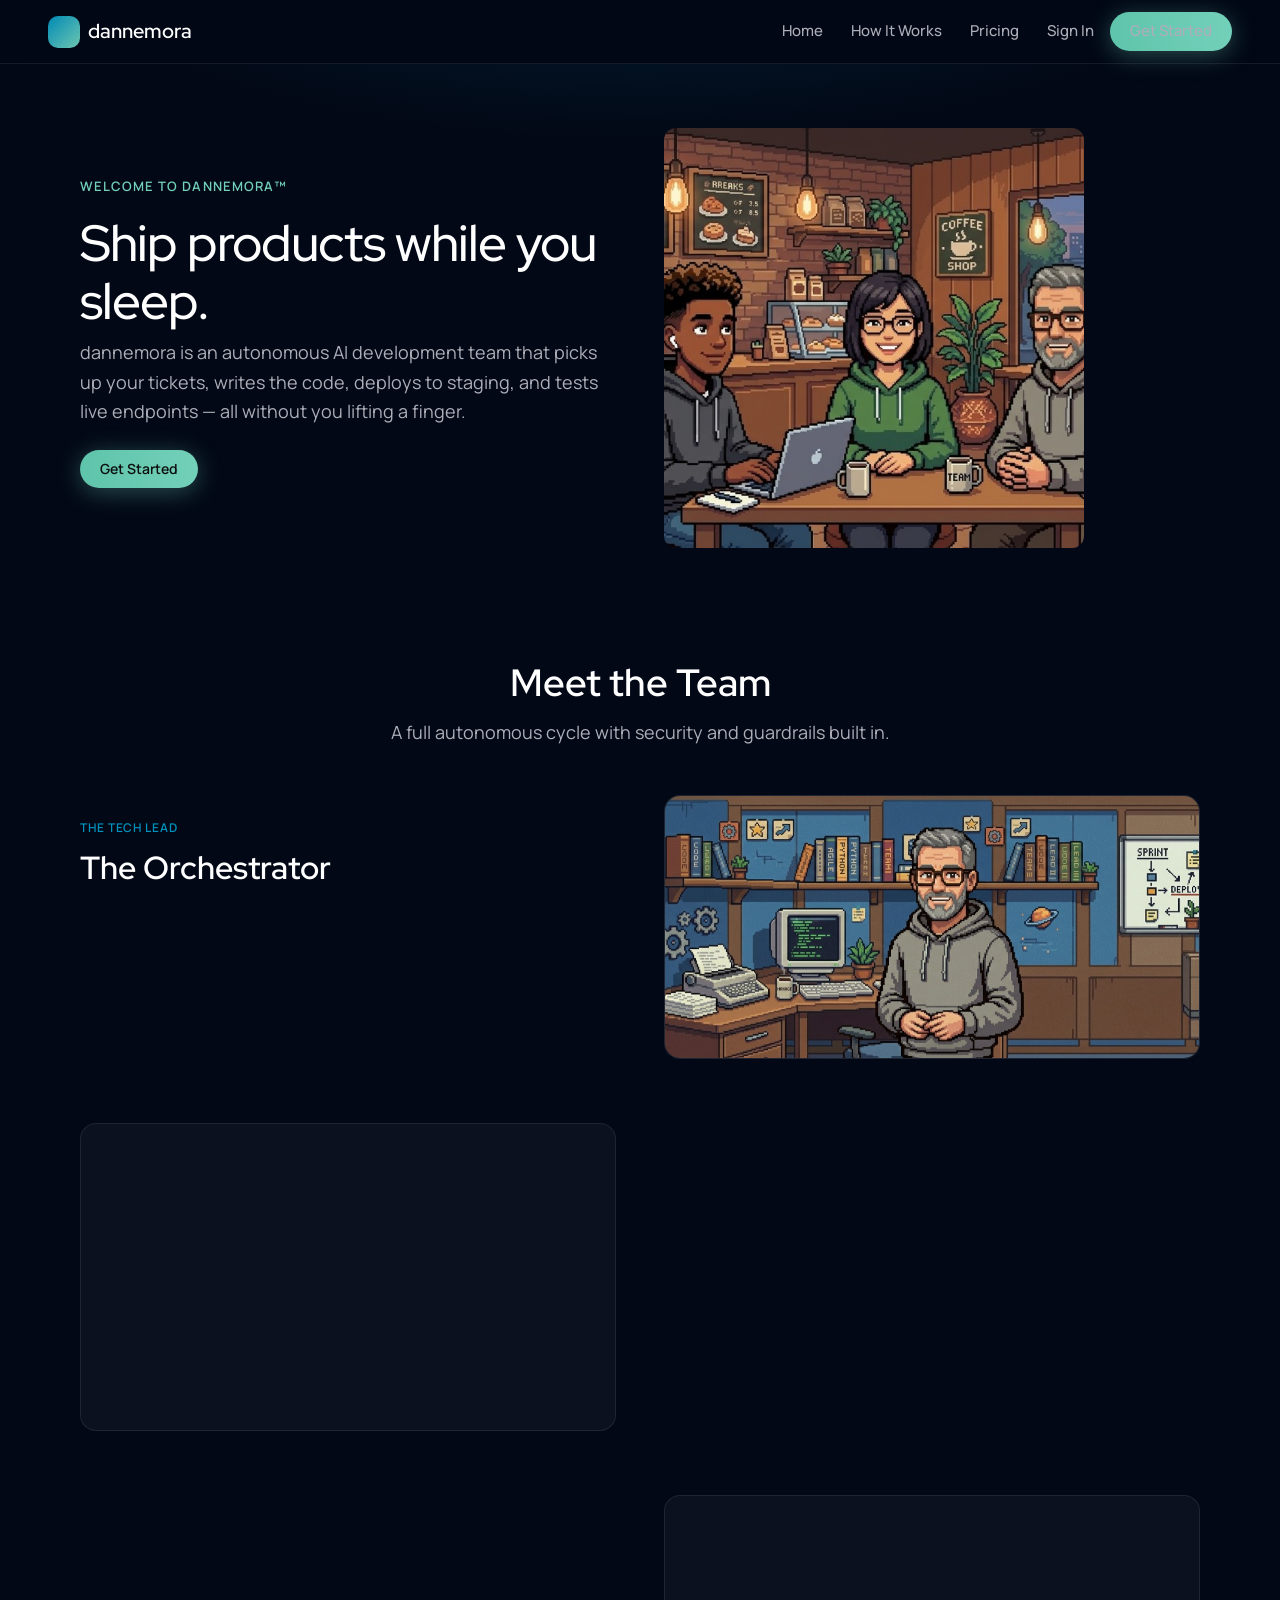
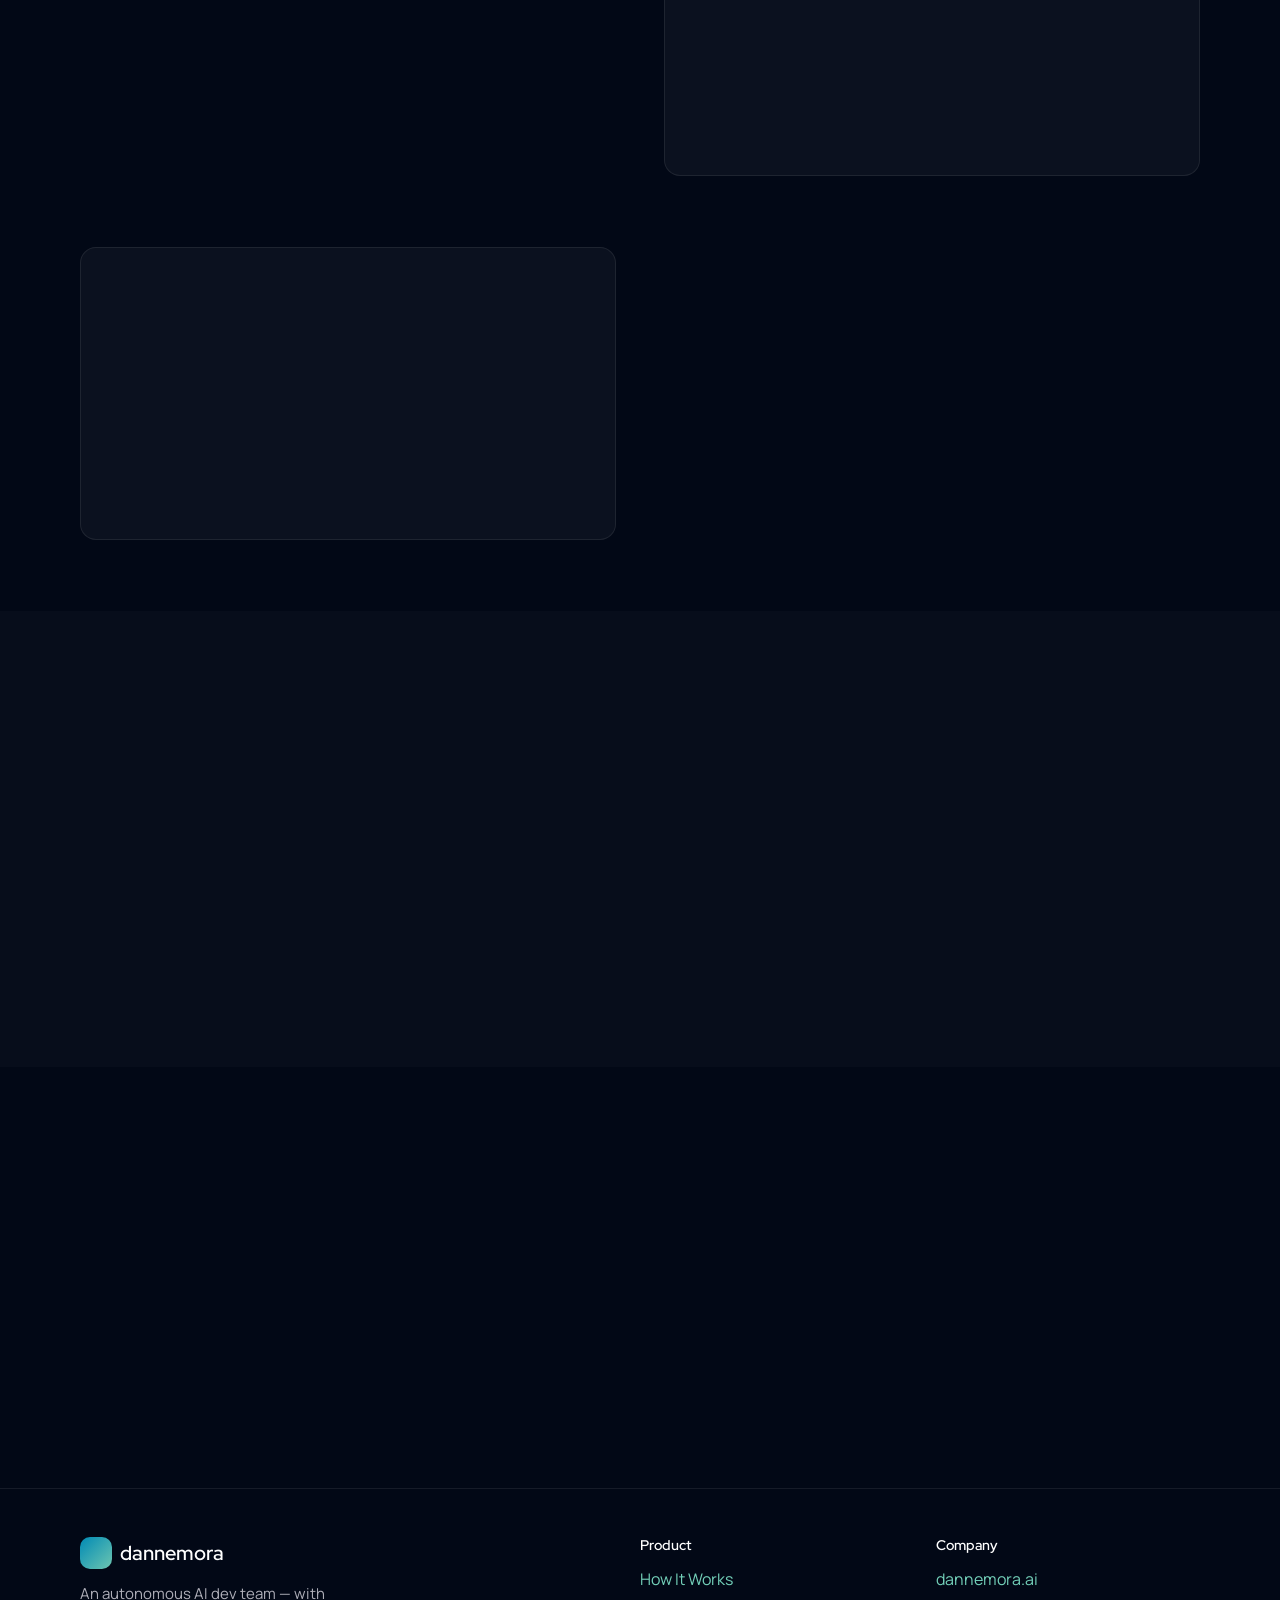
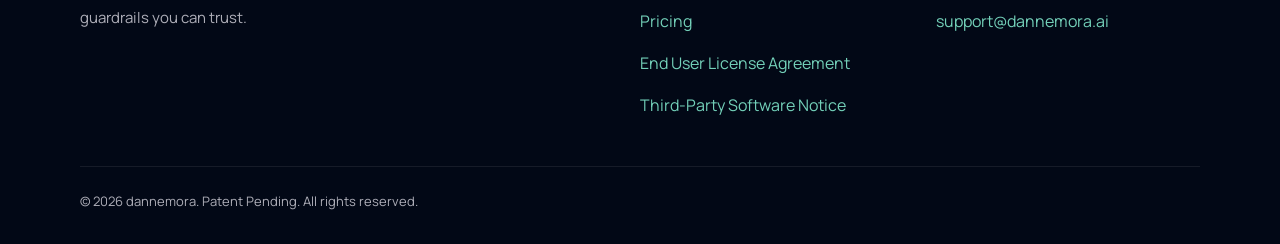
==== commit 3fa291b0: "site: lime primary buttons/step cards, pricing footer sync, Subscribe pulse glow, homepage text upda" ====
--- a/index.html
+++ b/index.html
@@ -14,6 +14,11 @@
       href="https://fonts.googleapis.com/css2?family=Manrope:wght@400;500;600;700&family=Red+Hat+Display:wght@500;600;700&display=swap"
       rel="stylesheet"
     />
+    <link rel="icon" type="image/x-icon" href="favicon.ico" />
+    <link rel="icon" type="image/png" sizes="16x16" href="assets/favicon-16.png" />
+    <link rel="icon" type="image/png" sizes="32x32" href="assets/favicon-32.png" />
+    <link rel="icon" type="image/png" sizes="192x192" href="assets/favicon-192.png" />
+    <link rel="apple-touch-icon" sizes="180x180" href="assets/apple-touch-icon.png" />
     <link rel="stylesheet" href="css/styles.css" />
   </head>
   <body>
@@ -122,7 +127,7 @@
                 durable bus. Agents fetch credentials at runtime from an encrypted secrets manager and each agent runs
                 in its own isolated container with role-specific security policies that prevent it from reading other
                 agents' data, deploying to production, or exceeding your cost limits. Set per-ticket, daily, and
-                monthly model spend caps. Your code, your keys, your infrastructure — nothing leaves your server.
+                monthly model spend caps. Your code, your keys, your infrastructure — nothing leaves your server without your knowledge and permission.
               </p>
             </div>
             <div class="feature-row__visual feature-row__visual--image">
@@ -148,7 +153,7 @@
               <h3>Install</h3>
               <p>
                 Run the installer on your server. It sets up the team, infrastructure, and a dashboard. It then
-                walks you through chat setup so you can get to work.
+                walks you through chat, ticketing, and staging system setup so you can get to work.
               </p>
             </article>
             <article class="step-card">
--- a/css/styles.css
+++ b/css/styles.css
@@ -197,13 +197,39 @@
 }
 
 .btn--primary {
-  background: linear-gradient(90deg, var(--accent-blue), var(--accent-blue-light));
-  box-shadow: 0 4px 24px rgba(2, 91, 207, 0.35);
+  background: linear-gradient(90deg, #5ec4aa, var(--accent-lime));
+  color: var(--black);
+  box-shadow: 0 4px 24px rgba(115, 208, 185, 0.35);
 }
 
 .btn--primary:hover {
   opacity: 1;
-  box-shadow: 0 6px 28px rgba(2, 91, 207, 0.45);
+  box-shadow: 0 6px 28px rgba(115, 208, 185, 0.5);
+}
+
+/* Slow pulsing glow for the Subscribe CTA on the pricing page (AF — r5).
+   Applied via an extra class so other .btn--primary buttons stay calm. */
+@keyframes subscribe-pulse-glow {
+  0%, 100% {
+    box-shadow: 0 4px 24px rgba(115, 208, 185, 0.35),
+                0 0 0 0 rgba(115, 208, 185, 0);
+  }
+  50% {
+    box-shadow: 0 4px 24px rgba(115, 208, 185, 0.5),
+                0 0 28px 8px rgba(115, 208, 185, 0.45);
+  }
+}
+
+.btn--pulse-glow {
+  animation: subscribe-pulse-glow 2.6s ease-in-out infinite;
+}
+
+.btn--pulse-glow:hover {
+  animation-play-state: paused;
+}
+
+@media (prefers-reduced-motion: reduce) {
+  .btn--pulse-glow { animation: none; }
 }
 
 @keyframes cta-bounce-y {
@@ -479,13 +505,13 @@
   width: 40px;
   height: 40px;
   border-radius: 12px;
-  background: linear-gradient(135deg, var(--accent-blue), var(--accent-blue-light));
+  background: linear-gradient(135deg, #5ec4aa, var(--accent-lime));
   display: flex;
   align-items: center;
   justify-content: center;
   font-family: var(--font-display);
   font-weight: 700;
-  color: var(--text);
+  color: var(--black);
   margin-bottom: 1rem;
 }
 
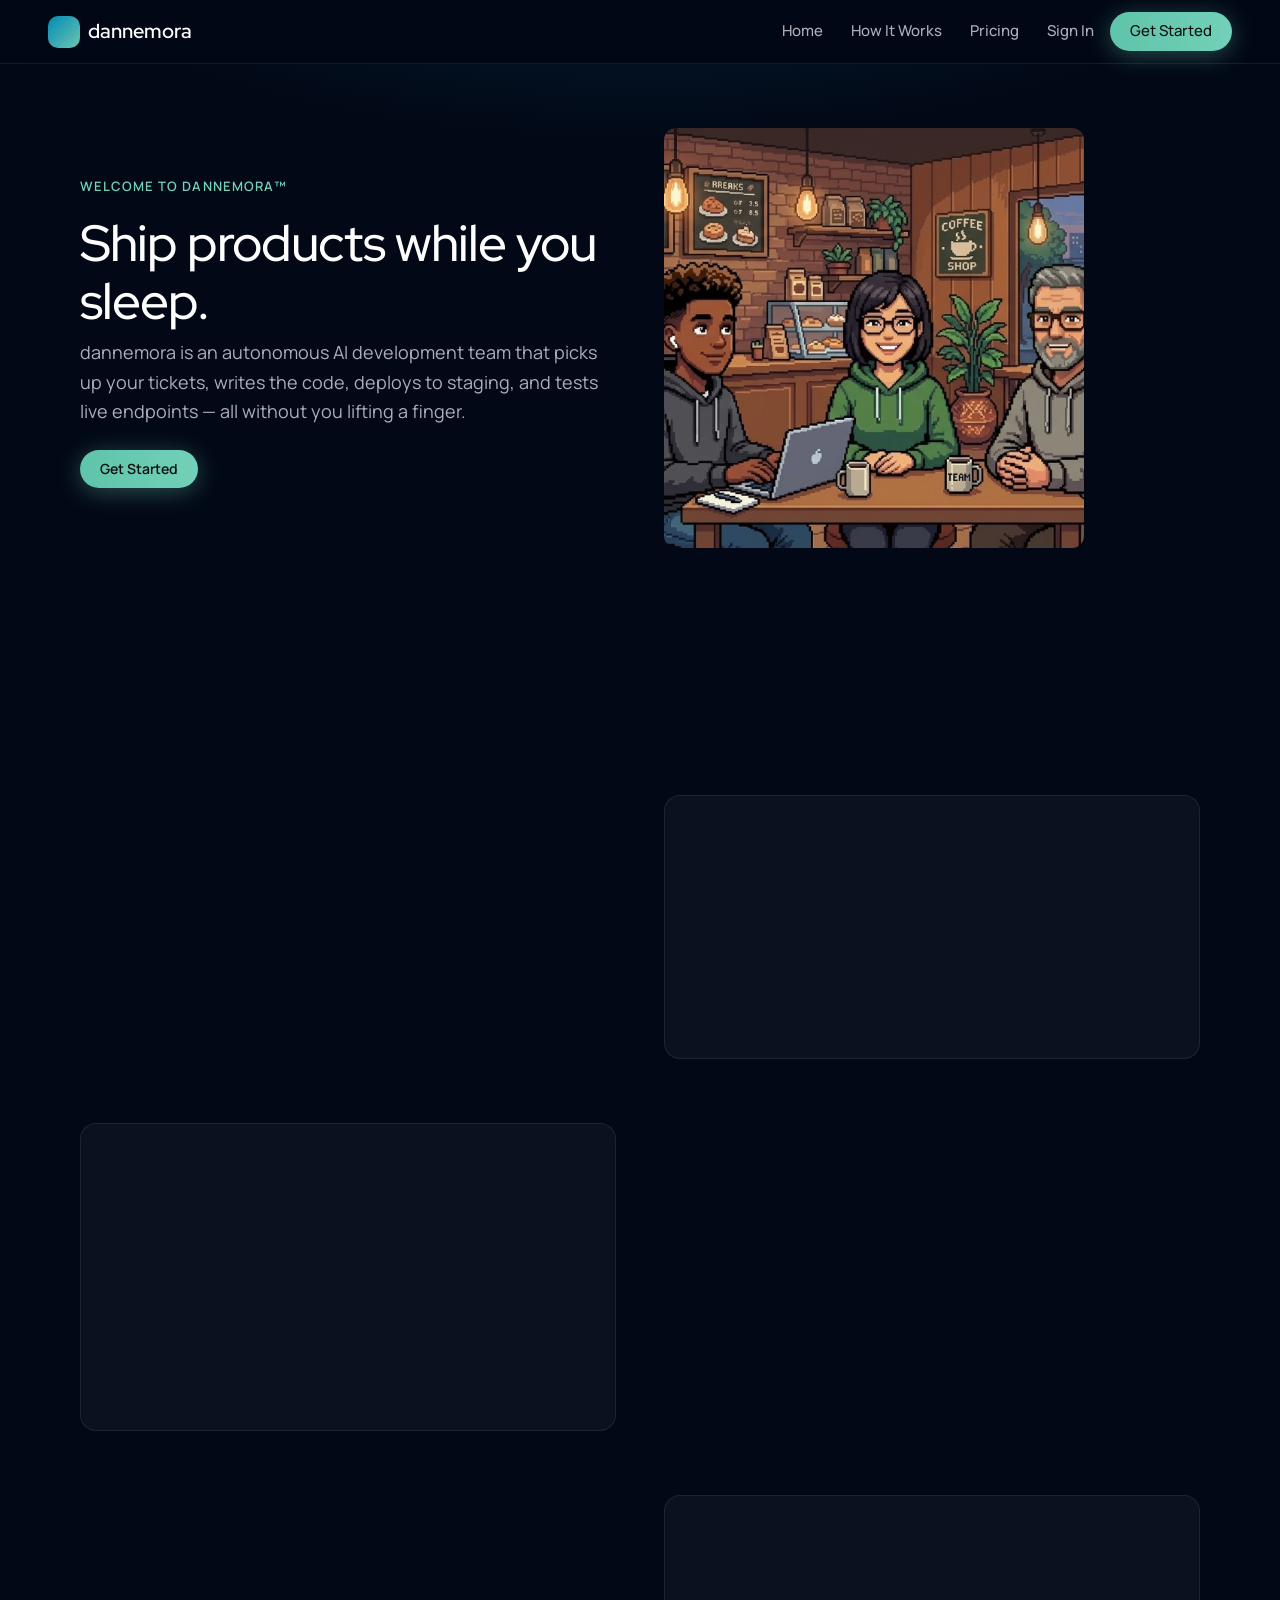
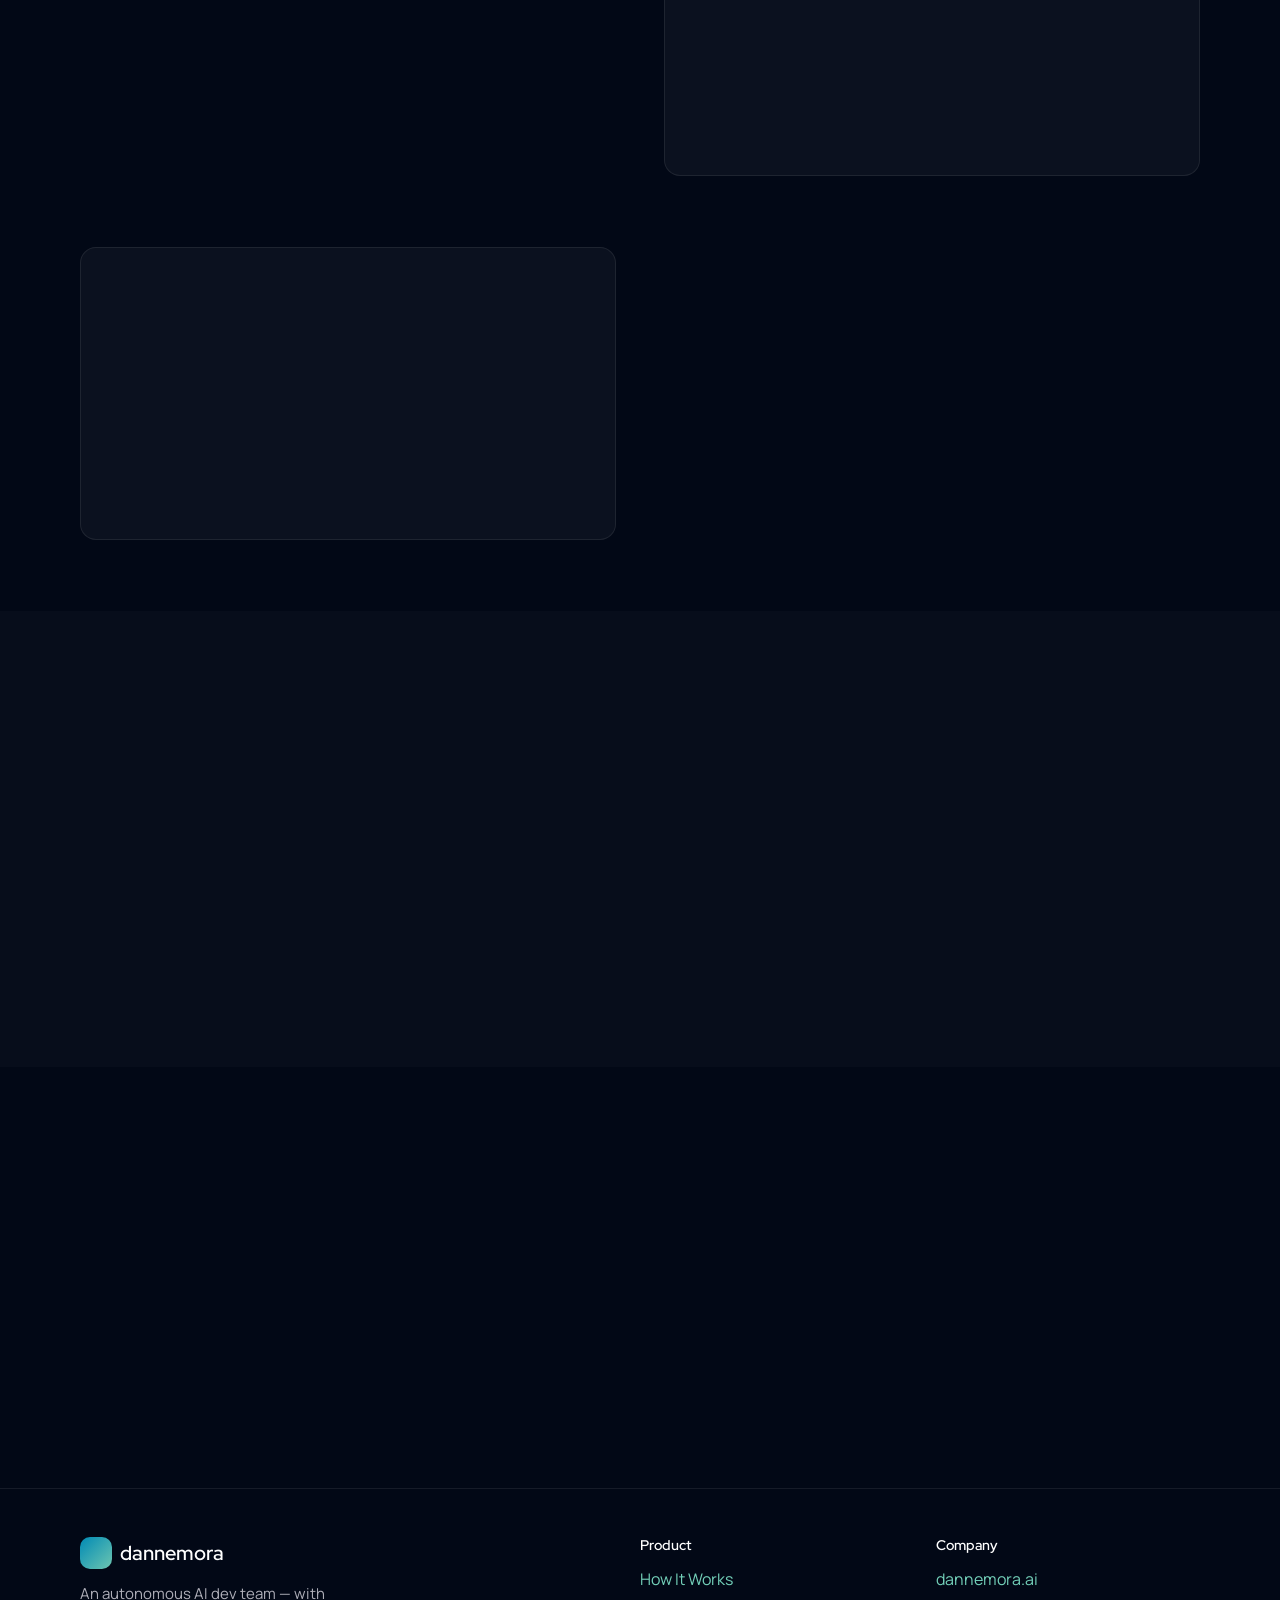
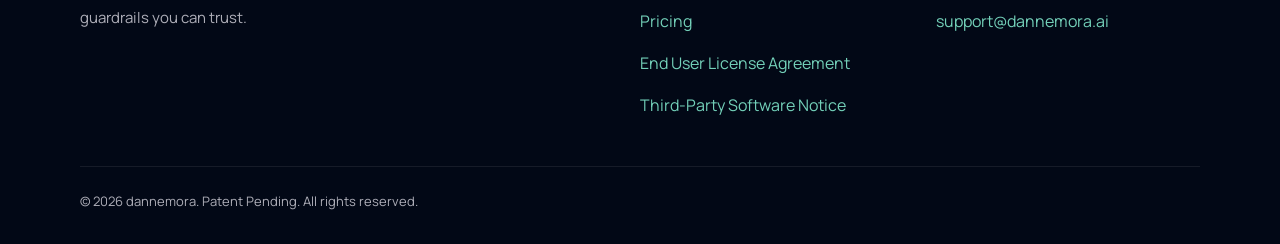
==== commit fa544d61: "site: prevent flash-of-unstyled-content before reveal animation The staggered reveal on index.html w" ====
--- a/index.html
+++ b/index.html
@@ -3,6 +3,17 @@
   <head>
     <meta charset="utf-8" />
     <meta name="viewport" content="width=device-width, initial-scale=1" />
+    <!--
+      Mark <html> as JS-enabled synchronously, before any paint. Paired with
+      the `html.js .reveal-target-initial { opacity: 0 }` rule in styles.css,
+      this prevents the flash-of-unstyled-content where animation targets
+      would render at full opacity briefly before the JS runtime inserts
+      them into its reveal queue. Must stay at the top of <head> (before
+      the main stylesheet link) for the class to be present on first paint.
+      If JS is disabled, the class never gets added and content renders
+      normally without any animation gating.
+    -->
+    <script>document.documentElement.classList.add('js');</script>
     <title>dannemora — Ship features while you sleep</title>
     <meta
       name="description"
--- a/css/styles.css
+++ b/css/styles.css
@@ -196,14 +196,17 @@
   transform: scale(0.98);
 }
 
-.btn--primary {
+.btn--primary,
+a.btn--primary {
   background: linear-gradient(90deg, #5ec4aa, var(--accent-lime));
   color: var(--black);
   box-shadow: 0 4px 24px rgba(115, 208, 185, 0.35);
 }
 
-.btn--primary:hover {
+.btn--primary:hover,
+a.btn--primary:hover {
   opacity: 1;
+  color: var(--black);
   box-shadow: 0 6px 28px rgba(115, 208, 185, 0.5);
 }
 
@@ -378,6 +381,26 @@
 
 body.animate-home.is-loaded .hero .hero__grid > * {
   opacity: 1;
+}
+
+/*
+ * Pre-hide the animation targets on first paint so there's no flash
+ * of content before JS wires up the reveal queue. Gated on html.js so
+ * no-JS users still see everything. Selectors MUST mirror what
+ * setupHomepageRevealAnimations() in js/main.js later marks as
+ * .reveal-item — if those change, update both in the same PR.
+ *
+ * This rule DOES NOT change the animation timing or stagger — it only
+ * sets the starting opacity. The existing .reveal-item transition
+ * handles the animate-in; once JS adds .is-visible, content fades up
+ * exactly as before.
+ */
+html.js main > section:not(.hero) .section__head > *,
+html.js main > section:not(.hero) .cta-banner,
+html.js main .feature-row .feature-row__content > *,
+html.js main .feature-row .role-image-reveal,
+html.js main .steps .step-card {
+  opacity: 0;
 }
 
 body.animate-home .reveal-item {
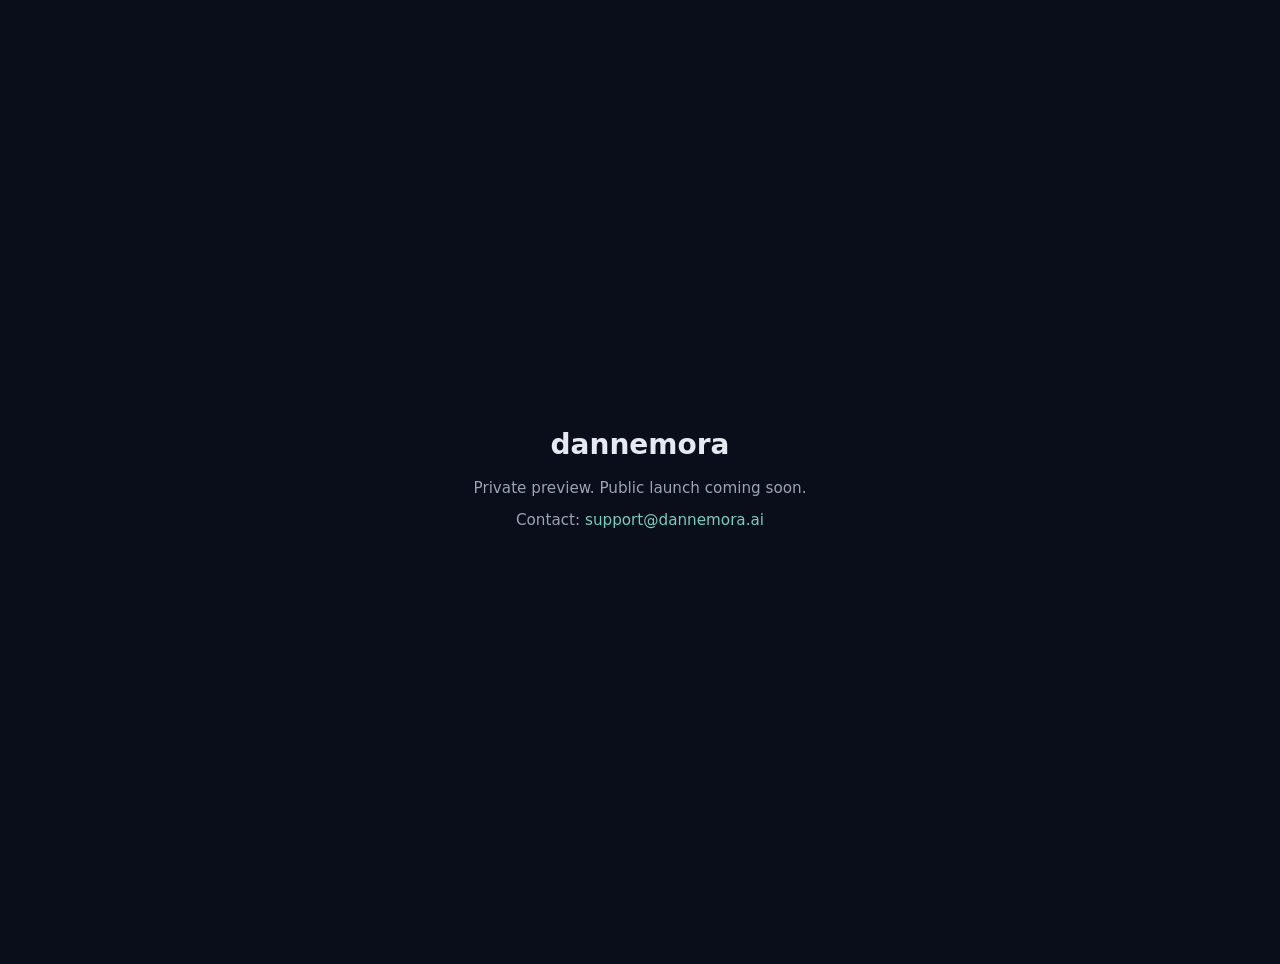
==== commit 06490071: "site: temporary placeholder while we go private preview Replaces the four entry-point HTML pages (in" ====
--- a/index.html
+++ b/index.html
@@ -3,219 +3,48 @@
   <head>
     <meta charset="utf-8" />
     <meta name="viewport" content="width=device-width, initial-scale=1" />
-    <!--
-      Mark <html> as JS-enabled synchronously, before any paint. Paired with
-      the `html.js .reveal-target-initial { opacity: 0 }` rule in styles.css,
-      this prevents the flash-of-unstyled-content where animation targets
-      would render at full opacity briefly before the JS runtime inserts
-      them into its reveal queue. Must stay at the top of <head> (before
-      the main stylesheet link) for the class to be present on first paint.
-      If JS is disabled, the class never gets added and content renders
-      normally without any animation gating.
-    -->
-    <script>document.documentElement.classList.add('js');</script>
-    <title>dannemora — Ship features while you sleep</title>
-    <meta
-      name="description"
-      content="dannemora is an autonomous AI development team that picks up your Linear tickets, writes code, deploys to staging, and tests live endpoints."
-    />
-    <link rel="preconnect" href="https://fonts.googleapis.com" />
-    <link rel="preconnect" href="https://fonts.gstatic.com" crossorigin />
-    <link
-      href="https://fonts.googleapis.com/css2?family=Manrope:wght@400;500;600;700&family=Red+Hat+Display:wght@500;600;700&display=swap"
-      rel="stylesheet"
-    />
+    <meta name="robots" content="noindex,nofollow" />
+    <title>dannemora — Private Preview</title>
     <link rel="icon" type="image/x-icon" href="favicon.ico" />
-    <link rel="icon" type="image/png" sizes="16x16" href="assets/favicon-16.png" />
-    <link rel="icon" type="image/png" sizes="32x32" href="assets/favicon-32.png" />
-    <link rel="icon" type="image/png" sizes="192x192" href="assets/favicon-192.png" />
-    <link rel="apple-touch-icon" sizes="180x180" href="assets/apple-touch-icon.png" />
-    <link rel="stylesheet" href="css/styles.css" />
+    <style>
+      body {
+        background: #0a0e1a;
+        color: #e6e9f0;
+        font-family: -apple-system, BlinkMacSystemFont, "Segoe UI", system-ui, sans-serif;
+        margin: 0;
+        min-height: 100vh;
+        display: flex;
+        align-items: center;
+        justify-content: center;
+        padding: 2rem;
+      }
+      .card {
+        max-width: 480px;
+        text-align: center;
+        line-height: 1.6;
+      }
+      h1 {
+        font-size: 1.75rem;
+        margin: 0 0 0.5rem;
+        font-weight: 600;
+      }
+      p {
+        color: #9ba3b4;
+        margin: 0.5rem 0;
+        font-size: 0.95rem;
+      }
+      a {
+        color: #73d0b9;
+        text-decoration: none;
+      }
+      a:hover { text-decoration: underline; }
+    </style>
   </head>
   <body>
-    <header class="site-header">
-      <div class="site-header__inner">
-        <a class="logo" href="index.html">
-          <span class="logo__mark" aria-hidden="true"></span>
-          dannemora
-        </a>
-        <button type="button" class="nav-toggle" aria-label="Open menu">☰</button>
-        <nav class="nav" id="site-nav">
-          <a href="index.html">Home</a>
-          <a href="index.html#how-it-works">How It Works</a>
-          <a href="pricing.html">Pricing</a>
-          <div class="nav__actions">
-            <a href="account.html">Sign In</a>
-            <a class="btn btn--primary get-started-cta" href="pricing.html">Get Started</a>
-          </div>
-        </nav>
-      </div>
-    </header>
-
-    <main>
-      <section class="hero">
-        <div class="container hero__grid">
-          <div>
-            <p class="eyebrow">welcome to dannemora™</p>
-            <h1>Ship products while you sleep.</h1>
-            <p class="body-large" style="font-size: 1.125rem; max-width: 36rem">
-              dannemora is an autonomous AI development team that picks up your tickets, writes the code,
-              deploys to staging, and tests live endpoints — all without you lifting a finger.
-            </p>
-            <p style="margin-top: 1.5rem">
-              <a class="btn btn--primary get-started-cta" href="pricing.html">Get Started</a>
-            </p>
-          </div>
-          <div class="hero__visual" aria-hidden="true">
-            <div class="hero__visual-inner hero__visual-inner--image">
-              <img src="assets/images/autonomous-agent-mesh.png" alt="Autonomous agent mesh — Tech Lead · Developer · QA" />
-            </div>
-          </div>
-        </div>
-      </section>
-
-      <section class="section" id="agents">
-        <div class="container">
-          <div class="section__head">
-            <h2>Meet the Team</h2>
-            <p>A full autonomous cycle with security and guardrails built in.</p>
-          </div>
-
-          <div class="feature-row">
-            <div class="feature-row__content">
-              <span class="feature-badge">The Tech Lead</span>
-              <h3>The Orchestrator</h3>
-              <p>
-                Your Tech Lead watches for new tickets on your board. When you point it at a ticket, it analyzes the
-                requirements, sanitizes the input against prompt injection, and securely delegates the work to the
-                Developer. It coordinates the full cycle — delegation, deployment, QA verification, and ticket closure
-                — so you don't have to.
-              </p>
-            </div>
-            <div class="feature-row__visual feature-row__visual--image">
-              <img class="role-image-reveal" src="assets/images/the-tech-lead.png" alt="The Tech Lead" />
-            </div>
-          </div>
-
-          <div class="feature-row feature-row--reverse">
-            <div class="feature-row__content">
-              <span class="feature-badge">The Developer</span>
-              <h3>The Miracle Worker</h3>
-              <p>
-                The Developer takes tickets from the Tech Lead and gets to work. Writes code, pushes to your repo, and
-                signals when the build is ready for staging. It doesn't clone repos it shouldn't touch, doesn't deploy
-                to production, and doesn't exceed the cost guardrails you set. When QA finds a bug, the Developer gets
-                the encrypted fix request and tries again — up to five rounds before escalating to you.
-              </p>
-            </div>
-            <div class="feature-row__visual feature-row__visual--image">
-              <img class="role-image-reveal" src="assets/images/the-developer.png" alt="The Developer" />
-            </div>
-          </div>
-
-          <div class="feature-row">
-            <div class="feature-row__content">
-              <span class="feature-badge">The QA</span>
-              <h3>The Gatekeeper</h3>
-              <p>
-                Once you deploy code to your staging URL, the QA agent goes to work. It hits your live endpoints,
-                verifies responses against the acceptance criteria from the ticket, and reports a structured pass or
-                fail with evidence. If it fails, the encrypted ticket goes back to the Developer. If it passes, the
-                Tech Lead closes the ticket. QA never clones repos or runs servers — it only tests what's live.
-              </p>
-            </div>
-            <div class="feature-row__visual feature-row__visual--image">
-              <img class="role-image-reveal" src="assets/images/the-qa.png" alt="The QA" />
-            </div>
-          </div>
-
-          <div class="feature-row feature-row--reverse">
-            <div class="feature-row__content">
-              <span class="feature-badge">Security &amp; Guardrails</span>
-              <h3>Built for Production</h3>
-              <p>
-                Every message between agents is signed with industry-standard encryption and replay protection on a
-                durable bus. Agents fetch credentials at runtime from an encrypted secrets manager and each agent runs
-                in its own isolated container with role-specific security policies that prevent it from reading other
-                agents' data, deploying to production, or exceeding your cost limits. Set per-ticket, daily, and
-                monthly model spend caps. Your code, your keys, your infrastructure — nothing leaves your server without your knowledge and permission.
-              </p>
-            </div>
-            <div class="feature-row__visual feature-row__visual--image">
-              <img class="role-image-reveal" src="assets/images/security-mailbox.png" alt="Locked box and public mailbox system" />
-            </div>
-          </div>
-        </div>
-      </section>
-
-      <section class="section section--tight" id="how-it-works" style="background: rgba(255, 255, 255, 0.02)">
-        <div class="container">
-          <div class="section__head">
-            <h2>How It Works</h2>
-          </div>
-          <div class="steps">
-            <article class="step-card">
-              <div class="step-card__num">1</div>
-              <h3>Subscribe</h3>
-              <p>Pick a plan and get your license key instantly.</p>
-            </article>
-            <article class="step-card">
-              <div class="step-card__num">2</div>
-              <h3>Install</h3>
-              <p>
-                Run the installer on your server. It sets up the team, infrastructure, and a dashboard. It then
-                walks you through chat, ticketing, and staging system setup so you can get to work.
-              </p>
-            </article>
-            <article class="step-card">
-              <div class="step-card__num">3</div>
-              <h3>Command</h3>
-              <p>
-                Message your TL with a ticket and watch the pipeline run: The Dev implements, pushes and deploys to
-                staging, QA verifies (or flags you for needed support), and closes the ticket.
-              </p>
-            </article>
-          </div>
-        </div>
-      </section>
-
-      <section class="section">
-        <div class="container">
-          <div class="cta-banner">
-            <h2>Ready to rip through your roadmaps?</h2>
-            <a class="btn btn--primary get-started-cta" href="pricing.html" style="margin-top: 2.25rem;">Get Started</a>
-          </div>
-        </div>
-      </section>
+    <main class="card">
+      <h1>dannemora</h1>
+      <p>Private preview. Public launch coming soon.</p>
+      <p>Contact: <a href="mailto:support@dannemora.ai">support@dannemora.ai</a></p>
     </main>
-
-    <footer class="site-footer">
-      <div class="container site-footer__grid">
-        <div>
-          <div class="logo">
-            <span class="logo__mark" aria-hidden="true"></span>
-            dannemora
-          </div>
-          <p style="max-width: 280px; font-size: 0.9375rem">
-            An autonomous AI dev team — with guardrails you can trust.
-          </p>
-        </div>
-        <div>
-          <h4 style="font-size: 0.875rem; margin-bottom: 0.75rem">Product</h4>
-          <p><a href="index.html#how-it-works">How It Works</a></p>
-          <p><a href="pricing.html">Pricing</a></p>
-          <p><a href="assets/legal/eula.pdf" target="_blank" rel="noopener">End User License Agreement</a></p>
-          <p><a href="assets/legal/notices.pdf" target="_blank" rel="noopener">Third-Party Software Notice</a></p>
-        </div>
-        <div>
-          <h4 style="font-size: 0.875rem; margin-bottom: 0.75rem">Company</h4>
-          <p><a href="https://dannemora.ai" rel="noopener">dannemora.ai</a></p>
-          <p><a href="mailto:support@dannemora.ai">support@dannemora.ai</a></p>
-        </div>
-      </div>
-      <div class="container footer-meta">© 2026 dannemora. Patent Pending. All rights reserved.</div>
-    </footer>
-
-    <script src="js/main.js" defer></script>
   </body>
 </html>
